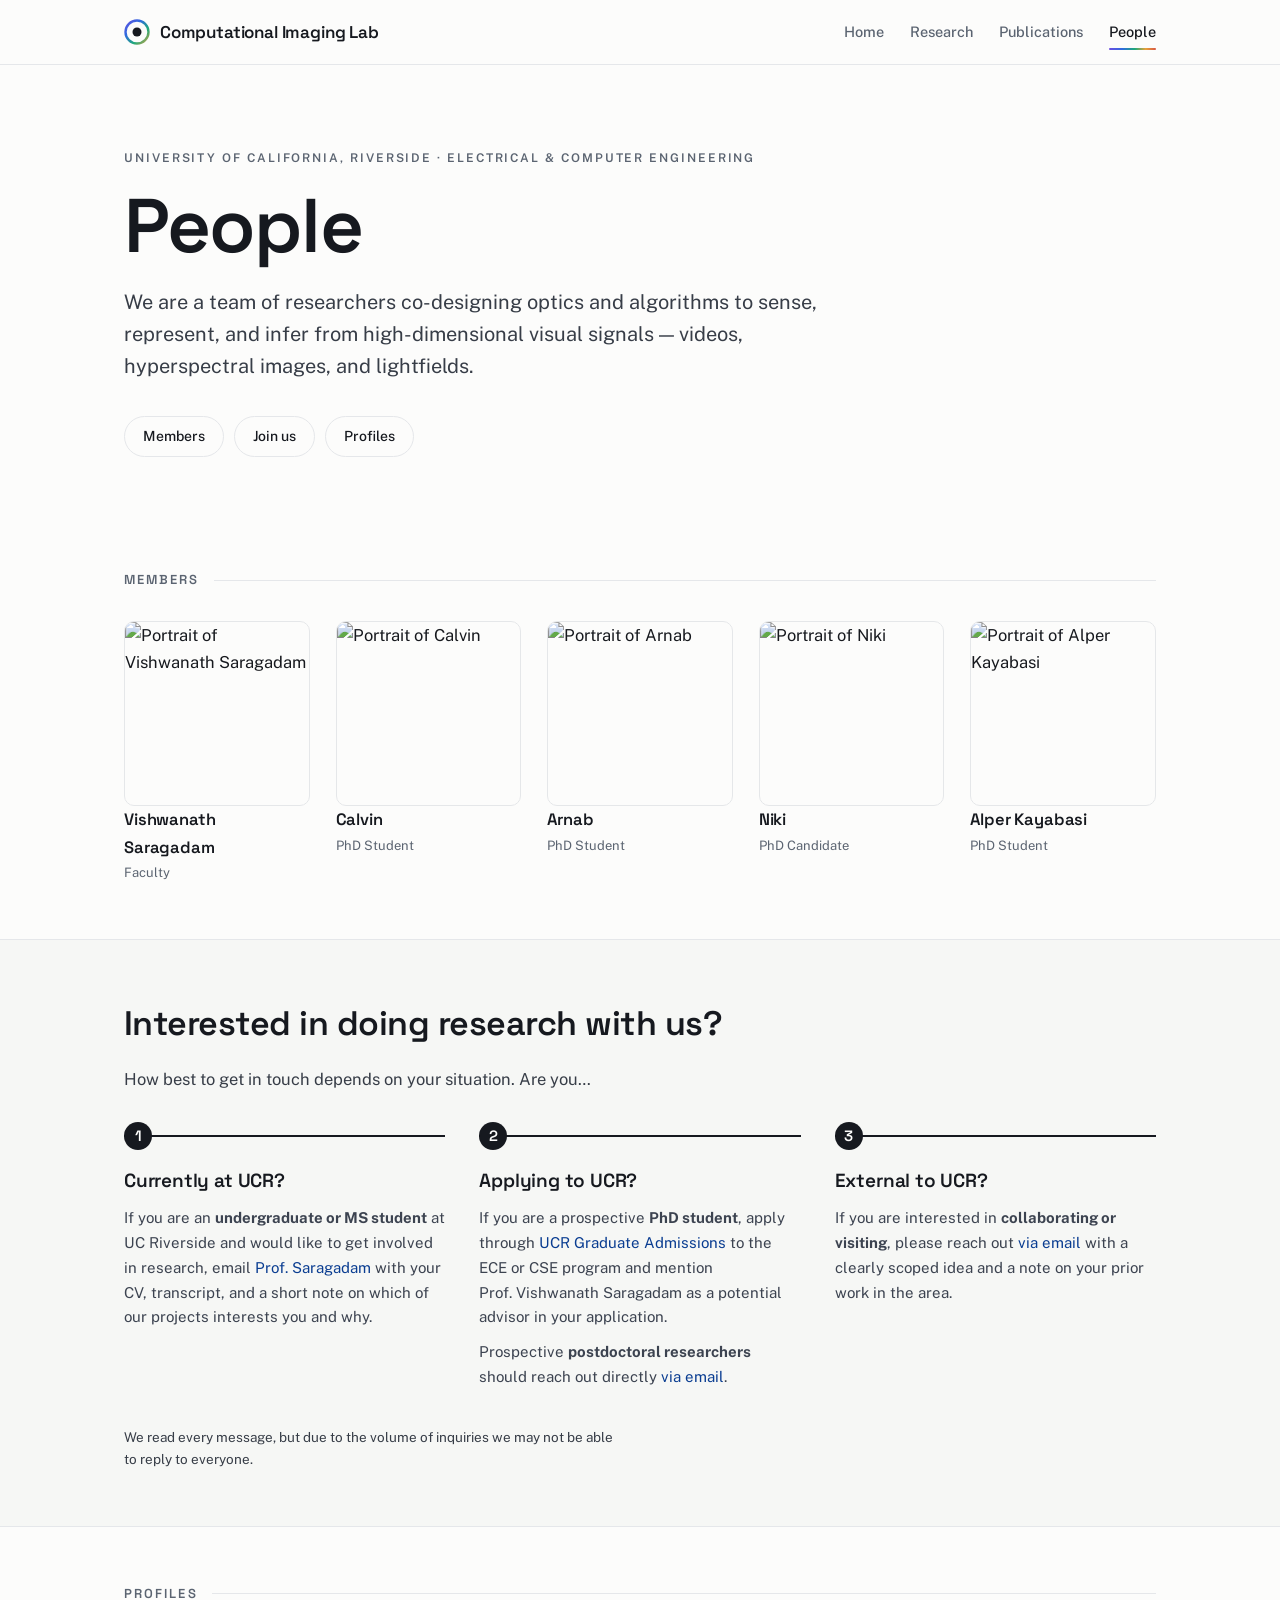
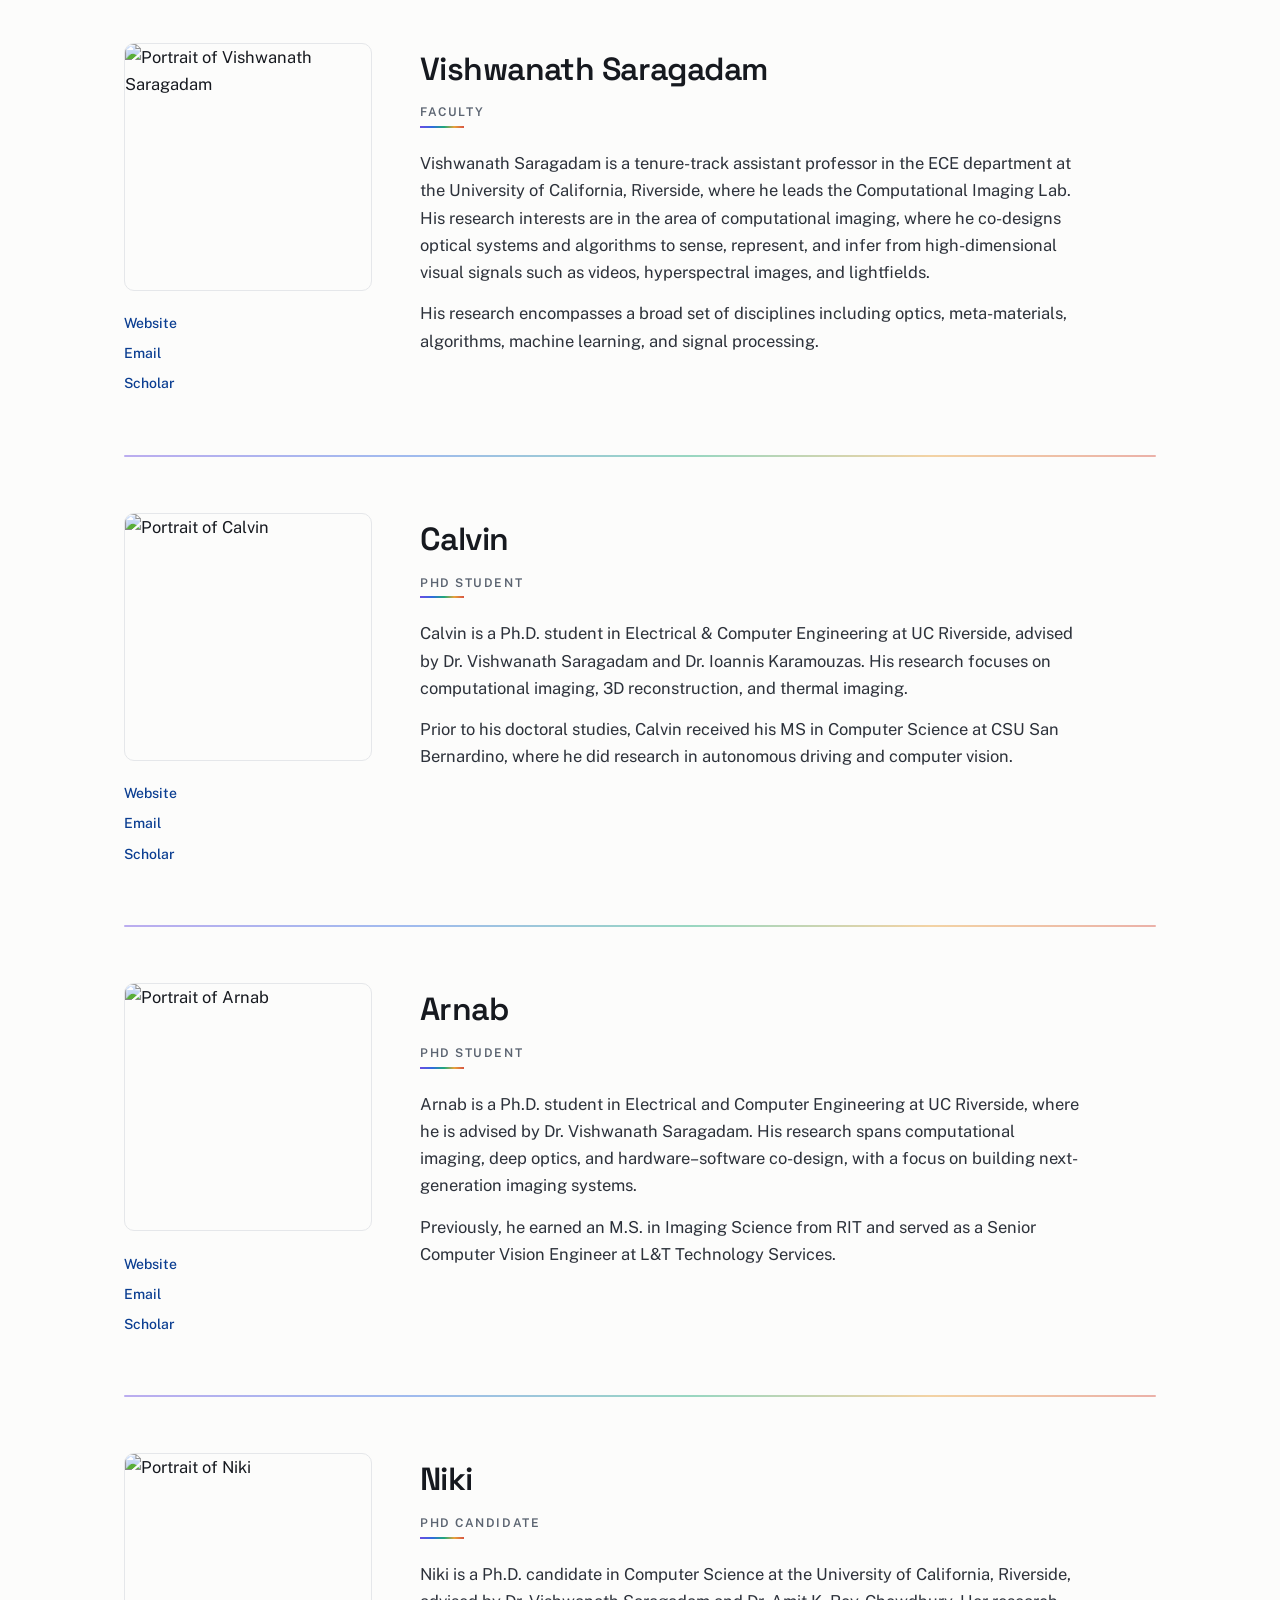
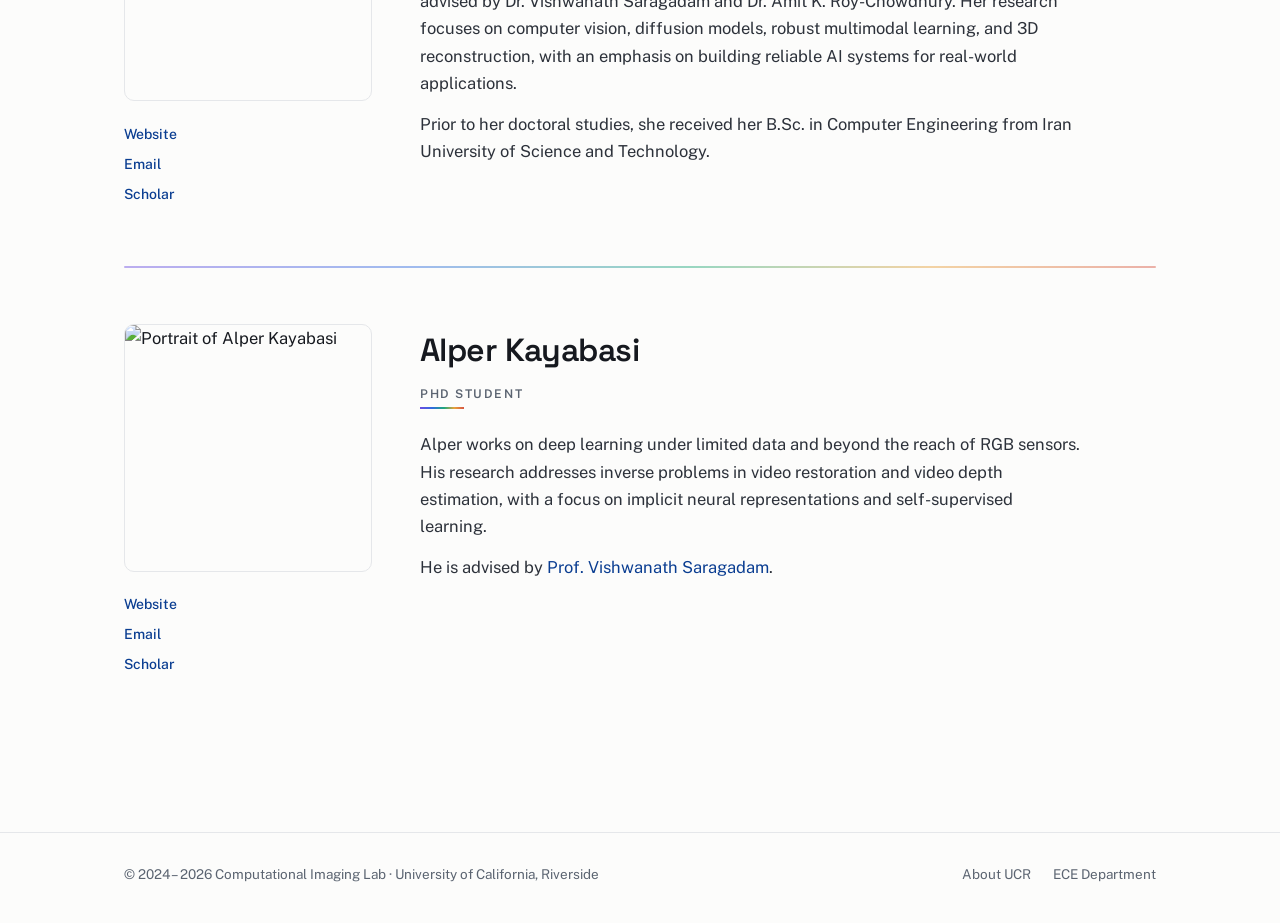
==== index.html @ f609bc67 "Add files via upload" ====
<!DOCTYPE html>
<html lang="en">
<head>
<meta charset="UTF-8">
<meta name="viewport" content="width=device-width, initial-scale=1.0">
<title>People – Computational Imaging Lab</title>
<meta name="description" content="The people of the Computational Imaging Lab at UC Riverside — co-designing optics and algorithms to sense, represent, and infer from high-dimensional visual signals.">
<link rel="preconnect" href="https://fonts.googleapis.com">
<link rel="preconnect" href="https://fonts.gstatic.com" crossorigin>
<link href="https://fonts.googleapis.com/css2?family=Space+Grotesk:wght@500;600;700&family=Public+Sans:ital,wght@0,400;0,500;0,600;1,400&display=swap" rel="stylesheet">
<style>
:root{
  --ink:#16191f;
  --muted:#5b6471;
  --paper:#fcfcfb;
  --line:#e5e7ea;
  --accent:#0a3d91;        /* UCR blue, deepened for text use */
  --gold:#f5a800;          /* UCR gold, used sparingly */
  --spectrum:linear-gradient(90deg,#6c4ce0 0%,#2f6bdf 28%,#1fa97a 55%,#e8a13a 78%,#d65543 100%);
  --radius:10px;
  --maxw:1080px;
}
*{box-sizing:border-box;margin:0;padding:0}
html{scroll-behavior:smooth}
body{
  font-family:"Public Sans",-apple-system,BlinkMacSystemFont,"Segoe UI",sans-serif;
  font-size:16.5px;line-height:1.65;
  color:var(--ink);background:var(--paper);
  -webkit-font-smoothing:antialiased;
}
h1,h2,h3,.brand,.p-name{font-family:"Space Grotesk","Public Sans",sans-serif}
a{color:var(--accent);text-decoration:none}
a:hover{text-decoration:underline;text-underline-offset:3px}
a:focus-visible{outline:2px solid var(--accent);outline-offset:3px;border-radius:2px}
img{display:block;max-width:100%}
.container{max-width:var(--maxw);margin:0 auto;padding:0 24px}
.skip{position:absolute;left:-9999px;top:0;background:var(--ink);color:#fff;padding:10px 16px;z-index:50}
.skip:focus{left:12px;top:12px}

/* ---------- Header ---------- */
.site-head{border-bottom:1px solid var(--line);background:rgba(252,252,251,.92);backdrop-filter:blur(6px);position:sticky;top:0;z-index:20}
.site-head .container{display:flex;align-items:center;justify-content:space-between;gap:20px;height:64px}
.brand{display:flex;align-items:center;gap:10px;font-weight:600;font-size:17px;letter-spacing:-.01em;color:var(--ink)}
.brand:hover{text-decoration:none}
.brand svg{flex:none}
.main-nav{display:flex;gap:26px;flex-wrap:wrap}
.main-nav a{color:var(--muted);font-size:14.5px;font-weight:500;padding:4px 0;position:relative}
.main-nav a:hover{color:var(--ink);text-decoration:none}
.main-nav a.active{color:var(--ink)}
.main-nav a.active::after{content:"";position:absolute;left:0;right:0;bottom:-2px;height:2px;background:var(--spectrum);border-radius:2px}

/* ---------- Hero ---------- */
.hero{padding:84px 0 56px}
.eyebrow{font-size:12px;font-weight:600;letter-spacing:.16em;text-transform:uppercase;color:var(--muted);margin-bottom:18px}
.hero h1{font-size:clamp(44px,7vw,76px);font-weight:600;letter-spacing:-.025em;line-height:1.02;margin-bottom:22px}
.lede{font-size:20px;line-height:1.6;color:#373d47;max-width:58ch}
.jump{display:flex;gap:10px;flex-wrap:wrap;margin-top:34px}
.jump a{font-size:14px;font-weight:500;color:var(--ink);border:1px solid var(--line);border-radius:999px;padding:8px 18px;transition:border-color .25s,color .25s}
.jump a:hover{border-color:var(--accent);color:var(--accent);text-decoration:none}

/* ---------- Section scaffolding ---------- */
.section{padding:56px 0}
.section-head{font-size:13px;font-weight:600;letter-spacing:.16em;text-transform:uppercase;color:var(--muted);margin-bottom:30px;display:flex;align-items:center;gap:14px}
.section-head::after{content:"";flex:1;height:1px;background:var(--line)}
hr.spectrum{border:0;height:2px;background:var(--spectrum);opacity:.45;border-radius:2px;margin:0}

/* ---------- Overview grid ---------- */
.people-grid{list-style:none;display:grid;grid-template-columns:repeat(auto-fill,minmax(168px,1fr));gap:30px 26px}
.person-card{display:block;color:var(--ink)}
.person-card:hover{text-decoration:none}
.person-card img{width:100%;aspect-ratio:1/1;object-fit:cover;border-radius:var(--radius);border:1px solid var(--line);filter:saturate(.82);transition:filter .35s,transform .35s}
.person-card:hover img{filter:saturate(1.05);transform:translateY(-2px)}
.p-name{display:inline;font-size:16.5px;font-weight:600;letter-spacing:-.01em;background-image:var(--spectrum);background-repeat:no-repeat;background-position:0 100%;background-size:0% 2px;transition:background-size .35s}
.person-card:hover .p-name{background-size:100% 2px}
.p-meta{margin-top:12px;line-height:1.45}
.p-role{display:block;font-size:13px;color:var(--muted);margin-top:3px}

/* ---------- Join us ---------- */
.join{background:#f6f7f5;border-top:1px solid var(--line);border-bottom:1px solid var(--line)}
.join h2{font-size:clamp(26px,3.4vw,34px);font-weight:600;letter-spacing:-.015em;margin-bottom:14px}
.join > .container > p{max-width:62ch;color:#373d47}
.join-list{list-style:none;counter-reset:join;display:grid;grid-template-columns:repeat(auto-fit,minmax(260px,1fr));gap:34px;margin-top:42px}
.join-list li{counter-increment:join;border-top:2px solid var(--ink);padding-top:18px;position:relative}
.join-list li::before{content:counter(join);font-family:"Space Grotesk",sans-serif;font-weight:600;font-size:15px;color:var(--paper);background:var(--ink);width:28px;height:28px;border-radius:50%;display:flex;align-items:center;justify-content:center;position:absolute;top:-15px;left:0}
.join-list h3{font-size:19px;font-weight:600;letter-spacing:-.01em;margin:10px 0 10px}
.join-list p{font-size:15px;color:#3c4350}
.join-list p + p{margin-top:10px}
.join-note{font-size:13.5px;color:var(--muted);margin-top:36px;max-width:70ch}

/* ---------- Profiles ---------- */
.profile{display:grid;grid-template-columns:248px 1fr;gap:48px;padding:56px 0;align-items:start}
.profile-media img{width:100%;aspect-ratio:1/1;object-fit:cover;border-radius:var(--radius);border:1px solid var(--line)}
.links{list-style:none;margin-top:18px}
.links a{display:inline-block;font-size:14px;font-weight:500;padding:3.5px 0;color:var(--accent)}
.links a::after{content:"↗";font-size:11px;margin-left:5px;opacity:0;transition:opacity .2s}
.links a:hover::after{opacity:.8}
.profile-body h3{font-size:clamp(26px,3.2vw,32px);font-weight:600;letter-spacing:-.018em;scroll-margin-top:90px}
.role-tag{display:inline-block;font-size:12px;font-weight:600;letter-spacing:.13em;text-transform:uppercase;color:var(--muted);margin:8px 0 22px;padding-bottom:5px;background-image:var(--spectrum);background-repeat:no-repeat;background-position:0 100%;background-size:44px 2px}
.profile-body p{max-width:66ch;color:#2c313a}
.profile-body p + p{margin-top:14px}
.todo{color:var(--muted)}

/* ---------- Footer ---------- */
.site-foot{border-top:1px solid var(--line);margin-top:40px}
.site-foot .container{display:flex;justify-content:space-between;gap:18px;flex-wrap:wrap;padding-top:30px;padding-bottom:38px;font-size:13.5px;color:var(--muted)}
.site-foot a{color:var(--muted)}
.site-foot a:hover{color:var(--ink)}
.foot-links{display:flex;gap:22px}

@media (max-width:760px){
  .hero{padding:56px 0 40px}
  .profile{grid-template-columns:1fr;gap:26px;padding:44px 0}
  .profile-media img{max-width:280px}
  .site-head .container{height:auto;padding-top:12px;padding-bottom:12px;flex-wrap:wrap}
}
@media (prefers-reduced-motion:reduce){
  html{scroll-behavior:auto}
  *,*::before,*::after{transition:none!important}
}
</style>
</head>
<body>
<a class="skip" href="#main-content">Skip to content</a>

<header class="site-head">
  <div class="container">
    <a class="brand" href="#">
      <!-- aperture mark -->
      <svg width="26" height="26" viewBox="0 0 26 26" fill="none" aria-hidden="true">
        <defs>
          <linearGradient id="spec" x1="0" y1="0" x2="26" y2="26" gradientUnits="userSpaceOnUse">
            <stop offset="0" stop-color="#6c4ce0"/><stop offset=".35" stop-color="#2f6bdf"/>
            <stop offset=".65" stop-color="#1fa97a"/><stop offset="1" stop-color="#e8a13a"/>
          </linearGradient>
        </defs>
        <circle cx="13" cy="13" r="11.5" stroke="url(#spec)" stroke-width="2.4"/>
        <circle cx="13" cy="13" r="4.5" fill="var(--ink)"/>
      </svg>
      Computational Imaging Lab
    </a>
    <nav class="main-nav" aria-label="Site">
      <a href="#">Home</a>
      <a href="#">Research</a>
      <a href="#">Publications</a>
      <a href="#" class="active" aria-current="page">People</a>
    </nav>
  </div>
</header>

<main id="main-content">

  <!-- ============ Hero ============ -->
  <section class="hero">
    <div class="container">
      <p class="eyebrow">University of California, Riverside · Electrical &amp; Computer Engineering</p>
      <h1>People</h1>
      <p class="lede">We are a team of researchers co-designing optics and algorithms to sense, represent, and infer from high-dimensional visual signals — videos, hyperspectral images, and lightfields.</p>
      <nav class="jump" aria-label="On this page">
        <a href="#members">Members</a>
        <a href="#join-us">Join us</a>
        <a href="#profiles">Profiles</a>
      </nav>
    </div>
  </section>

  <!-- ============ Overview grid ============ -->
  <section class="section" id="members">
    <div class="container">
      <h2 class="section-head">Members</h2>
      <ul class="people-grid">
        <li><a class="person-card" href="#vishwanath">
          <img src="images/vishwanath.jpg" alt="Portrait of Vishwanath Saragadam">
          <span class="p-meta"><span class="p-name">Vishwanath Saragadam</span><span class="p-role">Faculty</span></span>
        </a></li>
        <li><a class="person-card" href="#calvin">
          <img src="images/calvin.jpg" alt="Portrait of Calvin">
          <span class="p-meta"><span class="p-name">Calvin</span><span class="p-role">PhD Student</span></span>
        </a></li>
        <li><a class="person-card" href="#arnab">
          <img src="images/arnab.jpg" alt="Portrait of Arnab">
          <span class="p-meta"><span class="p-name">Arnab</span><span class="p-role">PhD Student</span></span>
        </a></li>
        <li><a class="person-card" href="#niki">
          <img src="images/niki.jpg" alt="Portrait of Niki">
          <span class="p-meta"><span class="p-name">Niki</span><span class="p-role">PhD Candidate</span></span>
        </a></li>
        <li><a class="person-card" href="#alper">
          <img src="images/alper.jpg" alt="Portrait of Alper Kayabasi">
          <span class="p-meta"><span class="p-name">Alper Kayabasi</span><span class="p-role">PhD Student</span></span>
        </a></li>
      </ul>
    </div>
  </section>

  <!-- ============ Join us ============ -->
  <section class="section join" id="join-us">
    <div class="container">
      <h2>Interested in doing research with us?</h2>
      <p>How best to get in touch depends on your situation. Are you…</p>
      <ol class="join-list">
        <li>
          <h3>Currently at UCR?</h3>
          <p>If you are an <strong>undergraduate or MS student</strong> at UC Riverside and would like to get involved in research, email <a href="mailto:vishwanath.saragadam@ucr.edu">Prof.&nbsp;Saragadam</a> with your CV, transcript, and a short note on which of our projects interests you and why.</p>
        </li>
        <li>
          <h3>Applying to UCR?</h3>
          <p>If you are a prospective <strong>PhD student</strong>, apply through <a href="https://graduate.ucr.edu/admissions" target="_blank" rel="noopener">UCR Graduate Admissions</a> to the ECE or CSE program and mention Prof.&nbsp;Vishwanath Saragadam as a potential advisor in your application.</p>
          <p>Prospective <strong>postdoctoral researchers</strong> should reach out directly <a href="mailto:vishwanath.saragadam@ucr.edu">via email</a>.</p>
        </li>
        <li>
          <h3>External to UCR?</h3>
          <p>If you are interested in <strong>collaborating or visiting</strong>, please reach out <a href="mailto:vishwanath.saragadam@ucr.edu">via email</a> with a clearly scoped idea and a note on your prior work in the area.</p>
        </li>
      </ol>
      <p class="join-note">We read every message, but due to the volume of inquiries we may not be able to reply to everyone.</p>
    </div>
  </section>

  <!-- ============ Profiles ============ -->
  <section class="section" id="profiles">
    <div class="container">
      <h2 class="section-head">Profiles</h2>

      <!-- ===== PERSON: VISHWANATH SARAGADAM ===== -->
      <article class="profile" style="padding-top:8px">
        <div class="profile-media">
          <img src="images/vishwanath.jpg" alt="Portrait of Vishwanath Saragadam">
          <ul class="links">
            <li><a href="https://vishwa91.github.io/" target="_blank" rel="noopener">Website</a></li>
            <li><a href="mailto:vishwanath.saragadam@ucr.edu">Email</a></li>
            <li><a href="https://scholar.google.com/citations?user=u-xGD2AAAAAJ" target="_blank" rel="noopener">Scholar</a></li>
          </ul>
        </div>
        <div class="profile-body">
          <h3 id="vishwanath">Vishwanath Saragadam</h3>
          <span class="role-tag">Faculty</span>
          <p>Vishwanath Saragadam is a tenure-track assistant professor in the ECE department at the University of California, Riverside, where he leads the Computational Imaging Lab. His research interests are in the area of computational imaging, where he co-designs optical systems and algorithms to sense, represent, and infer from high-dimensional visual signals such as videos, hyperspectral images, and lightfields.</p>
          <p>His research encompasses a broad set of disciplines including optics, meta-materials, algorithms, machine learning, and signal processing.</p>
        </div>
      </article>
      <hr class="spectrum">

      <!-- ===== PERSON: CALVIN ===== -->
      <article class="profile">
        <div class="profile-media">
          <img src="images/calvin.jpg" alt="Portrait of Calvin">
          <ul class="links">
            <li><a href="#" class="todo">Website</a></li><!-- TODO: add link -->
            <li><a href="#" class="todo">Email</a></li><!-- TODO: add link -->
            <li><a href="#" class="todo">Scholar</a></li><!-- TODO: add link -->
          </ul>
        </div>
        <div class="profile-body">
          <h3 id="calvin">Calvin</h3>
          <span class="role-tag">PhD Student</span>
          <p>Calvin is a Ph.D. student in Electrical &amp; Computer Engineering at UC Riverside, advised by Dr.&nbsp;Vishwanath Saragadam and Dr.&nbsp;Ioannis Karamouzas. His research focuses on computational imaging, 3D reconstruction, and thermal imaging.</p>
          <p>Prior to his doctoral studies, Calvin received his MS in Computer Science at CSU San Bernardino, where he did research in autonomous driving and computer vision.</p>
        </div>
      </article>
      <hr class="spectrum">

      <!-- ===== PERSON: ARNAB ===== -->
      <article class="profile">
        <div class="profile-media">
          <img src="images/arnab.jpg" alt="Portrait of Arnab">
          <ul class="links">
            <li><a href="#" class="todo">Website</a></li><!-- TODO: add link -->
            <li><a href="#" class="todo">Email</a></li><!-- TODO: add link -->
            <li><a href="#" class="todo">Scholar</a></li><!-- TODO: add link -->
          </ul>
        </div>
        <div class="profile-body">
          <h3 id="arnab">Arnab</h3>
          <span class="role-tag">PhD Student</span>
          <p>Arnab is a Ph.D. student in Electrical and Computer Engineering at UC Riverside, where he is advised by Dr.&nbsp;Vishwanath Saragadam. His research spans computational imaging, deep optics, and hardware–software co-design, with a focus on building next-generation imaging systems.</p>
          <p>Previously, he earned an M.S. in Imaging Science from RIT and served as a Senior Computer Vision Engineer at L&amp;T Technology Services.</p>
        </div>
      </article>
      <hr class="spectrum">

      <!-- ===== PERSON: NIKI ===== -->
      <article class="profile">
        <div class="profile-media">
          <img src="images/niki.jpg" alt="Portrait of Niki">
          <ul class="links">
            <li><a href="#" class="todo">Website</a></li><!-- TODO: add link -->
            <li><a href="#" class="todo">Email</a></li><!-- TODO: add link -->
            <li><a href="#" class="todo">Scholar</a></li><!-- TODO: add link -->
          </ul>
        </div>
        <div class="profile-body">
          <h3 id="niki">Niki</h3>
          <span class="role-tag">PhD Candidate</span>
          <p>Niki is a Ph.D. candidate in Computer Science at the University of California, Riverside, advised by Dr.&nbsp;Vishwanath Saragadam and Dr.&nbsp;Amit K. Roy-Chowdhury. Her research focuses on computer vision, diffusion models, robust multimodal learning, and 3D reconstruction, with an emphasis on building reliable AI systems for real-world applications.</p>
          <p>Prior to her doctoral studies, she received her B.Sc. in Computer Engineering from Iran University of Science and Technology.</p>
        </div>
      </article>
      <hr class="spectrum">

      <!-- ===== PERSON: ALPER KAYABASI ===== -->
      <article class="profile">
        <div class="profile-media">
          <img src="images/alper.jpg" alt="Portrait of Alper Kayabasi">
          <ul class="links">
            <li><a href="#" class="todo">Website</a></li><!-- TODO: add link -->
            <li><a href="#" class="todo">Email</a></li><!-- TODO: add link -->
            <li><a href="#" class="todo">Scholar</a></li><!-- TODO: add link -->
          </ul>
        </div>
        <div class="profile-body">
          <h3 id="alper">Alper Kayabasi</h3>
          <span class="role-tag">PhD Student</span>
          <p>Alper works on deep learning under limited data and beyond the reach of RGB sensors. His research addresses inverse problems in video restoration and video depth estimation, with a focus on implicit neural representations and self-supervised learning.</p>
          <p>He is advised by <a href="https://vishwa91.github.io/" target="_blank" rel="noopener">Prof.&nbsp;Vishwanath Saragadam</a>.</p>
        </div>
      </article>

    </div>
  </section>
</main>

<footer class="site-foot">
  <div class="container">
    <span>© 2024 – 2026 Computational Imaging Lab · University of California, Riverside</span>
    <span class="foot-links">
      <a href="https://www.ucr.edu" target="_blank" rel="noopener">About UCR</a>
      <a href="https://www.ece.ucr.edu" target="_blank" rel="noopener">ECE Department</a>
    </span>
  </div>
</footer>

</body>
</html>
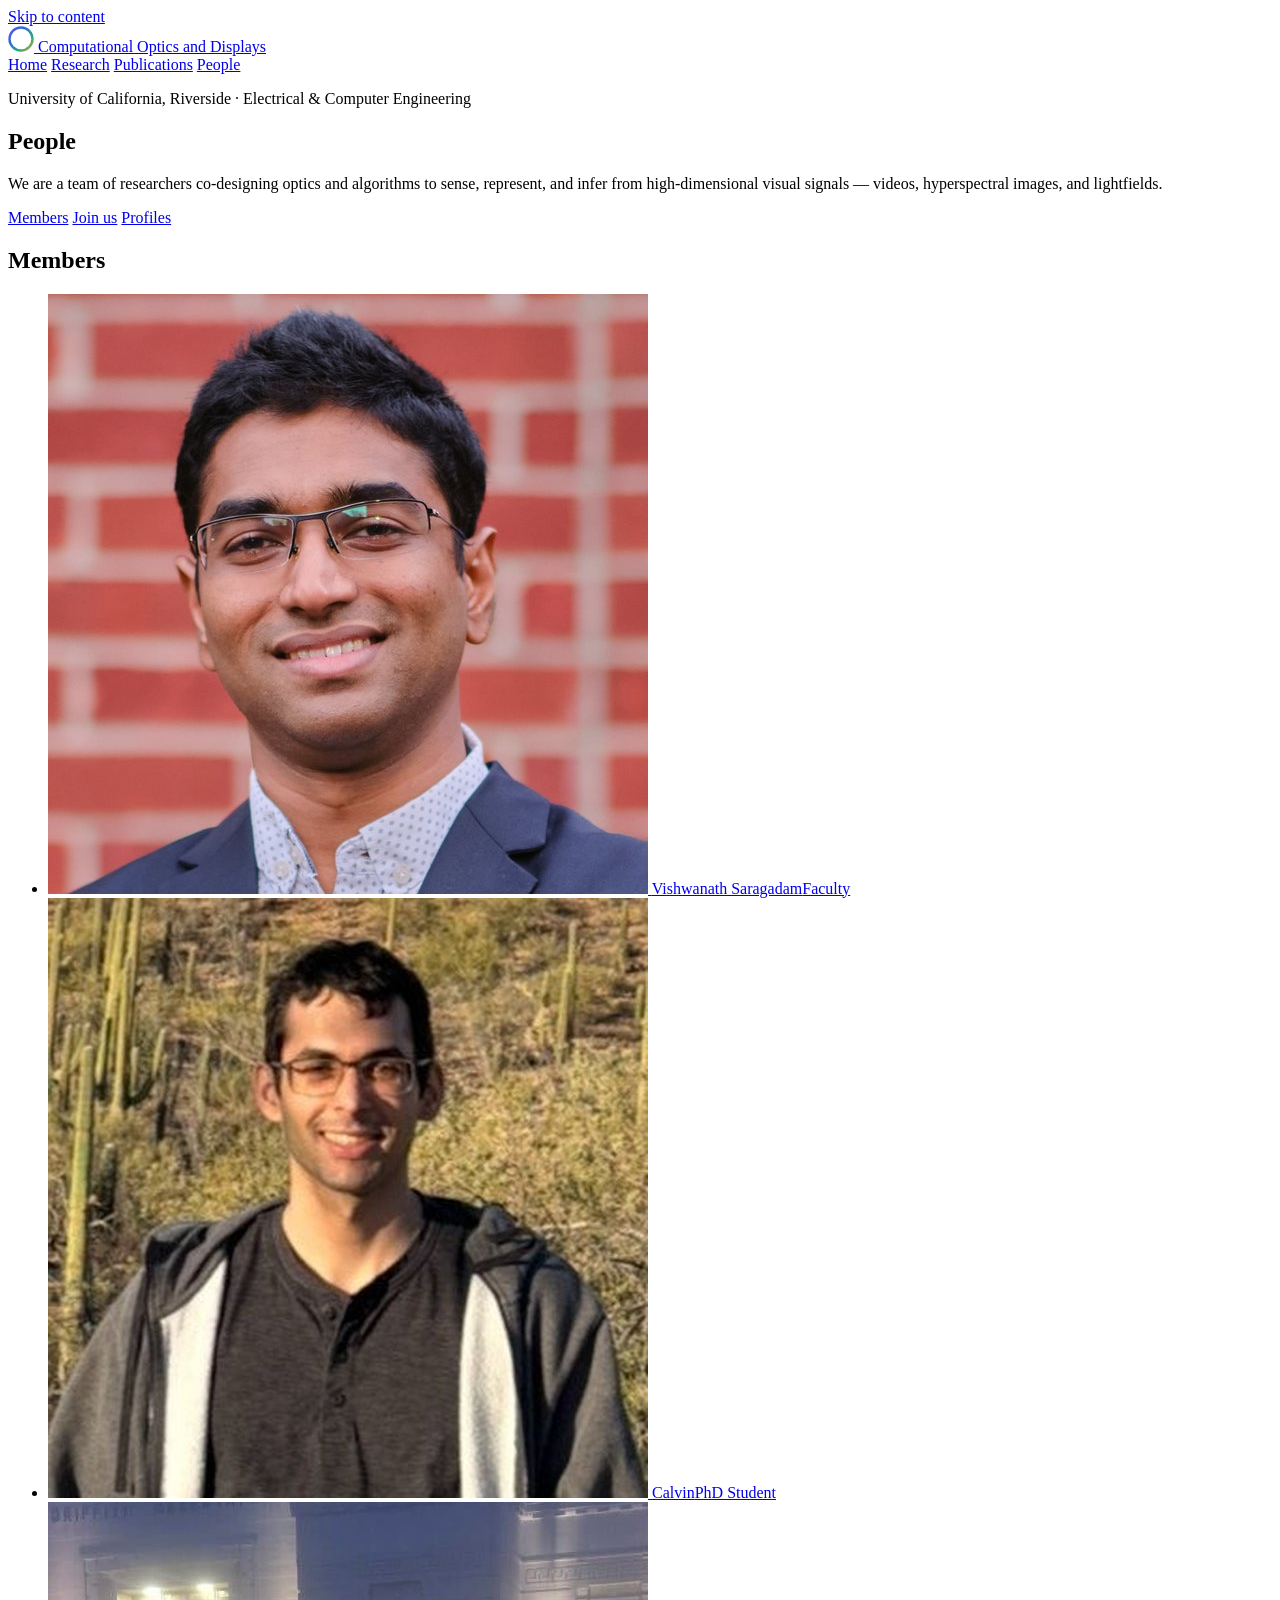
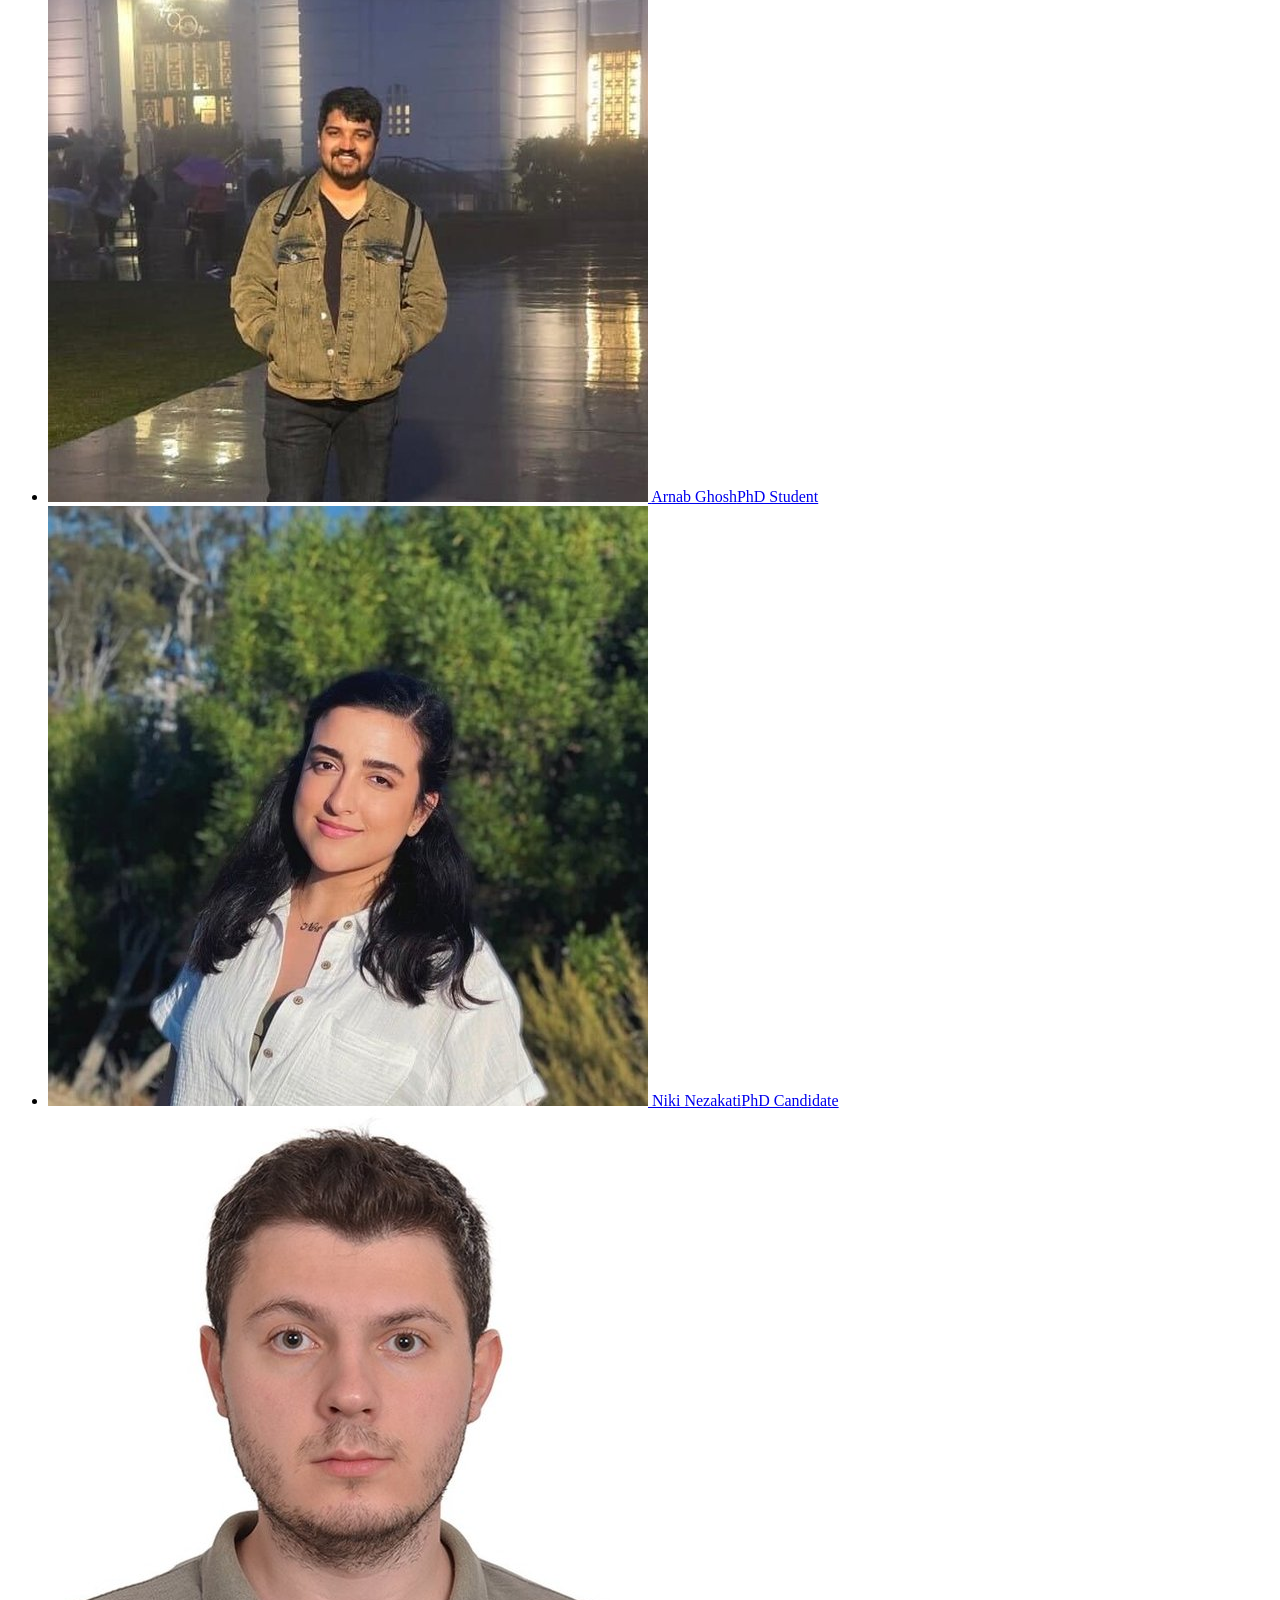
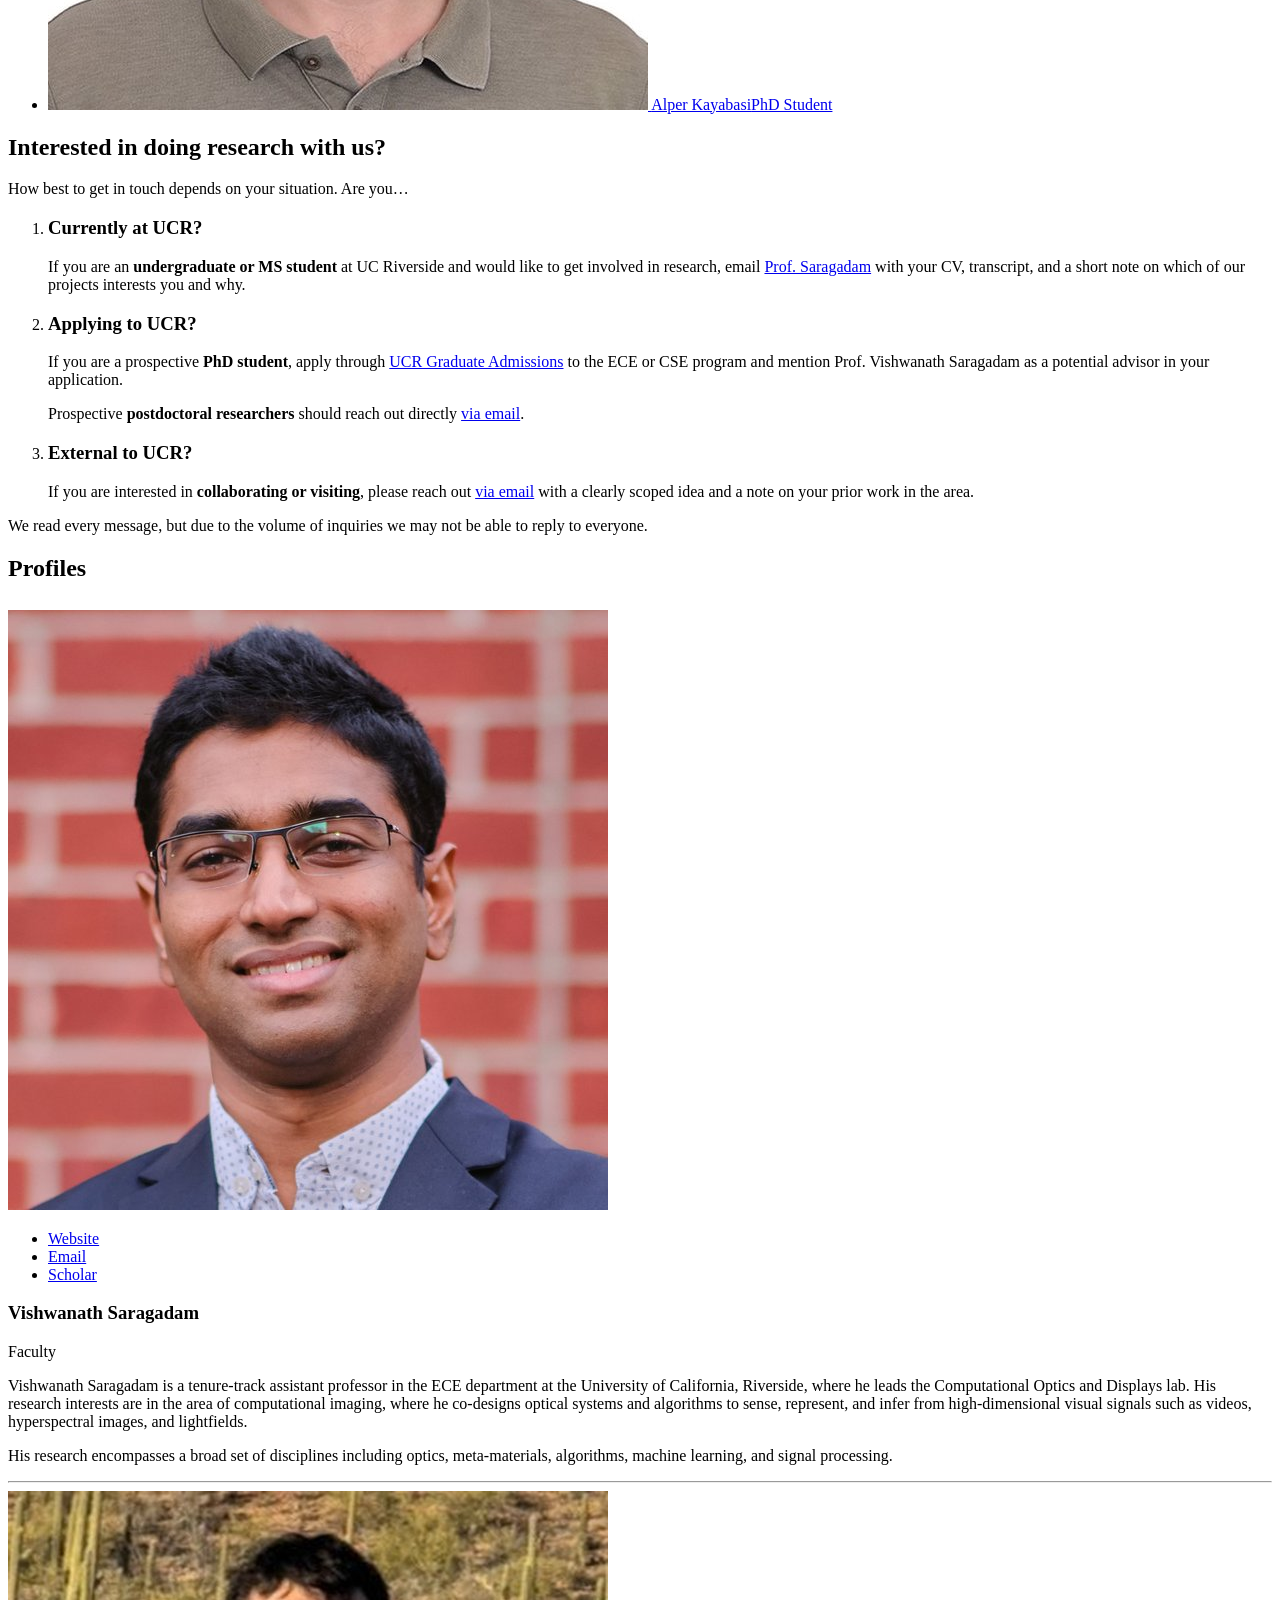
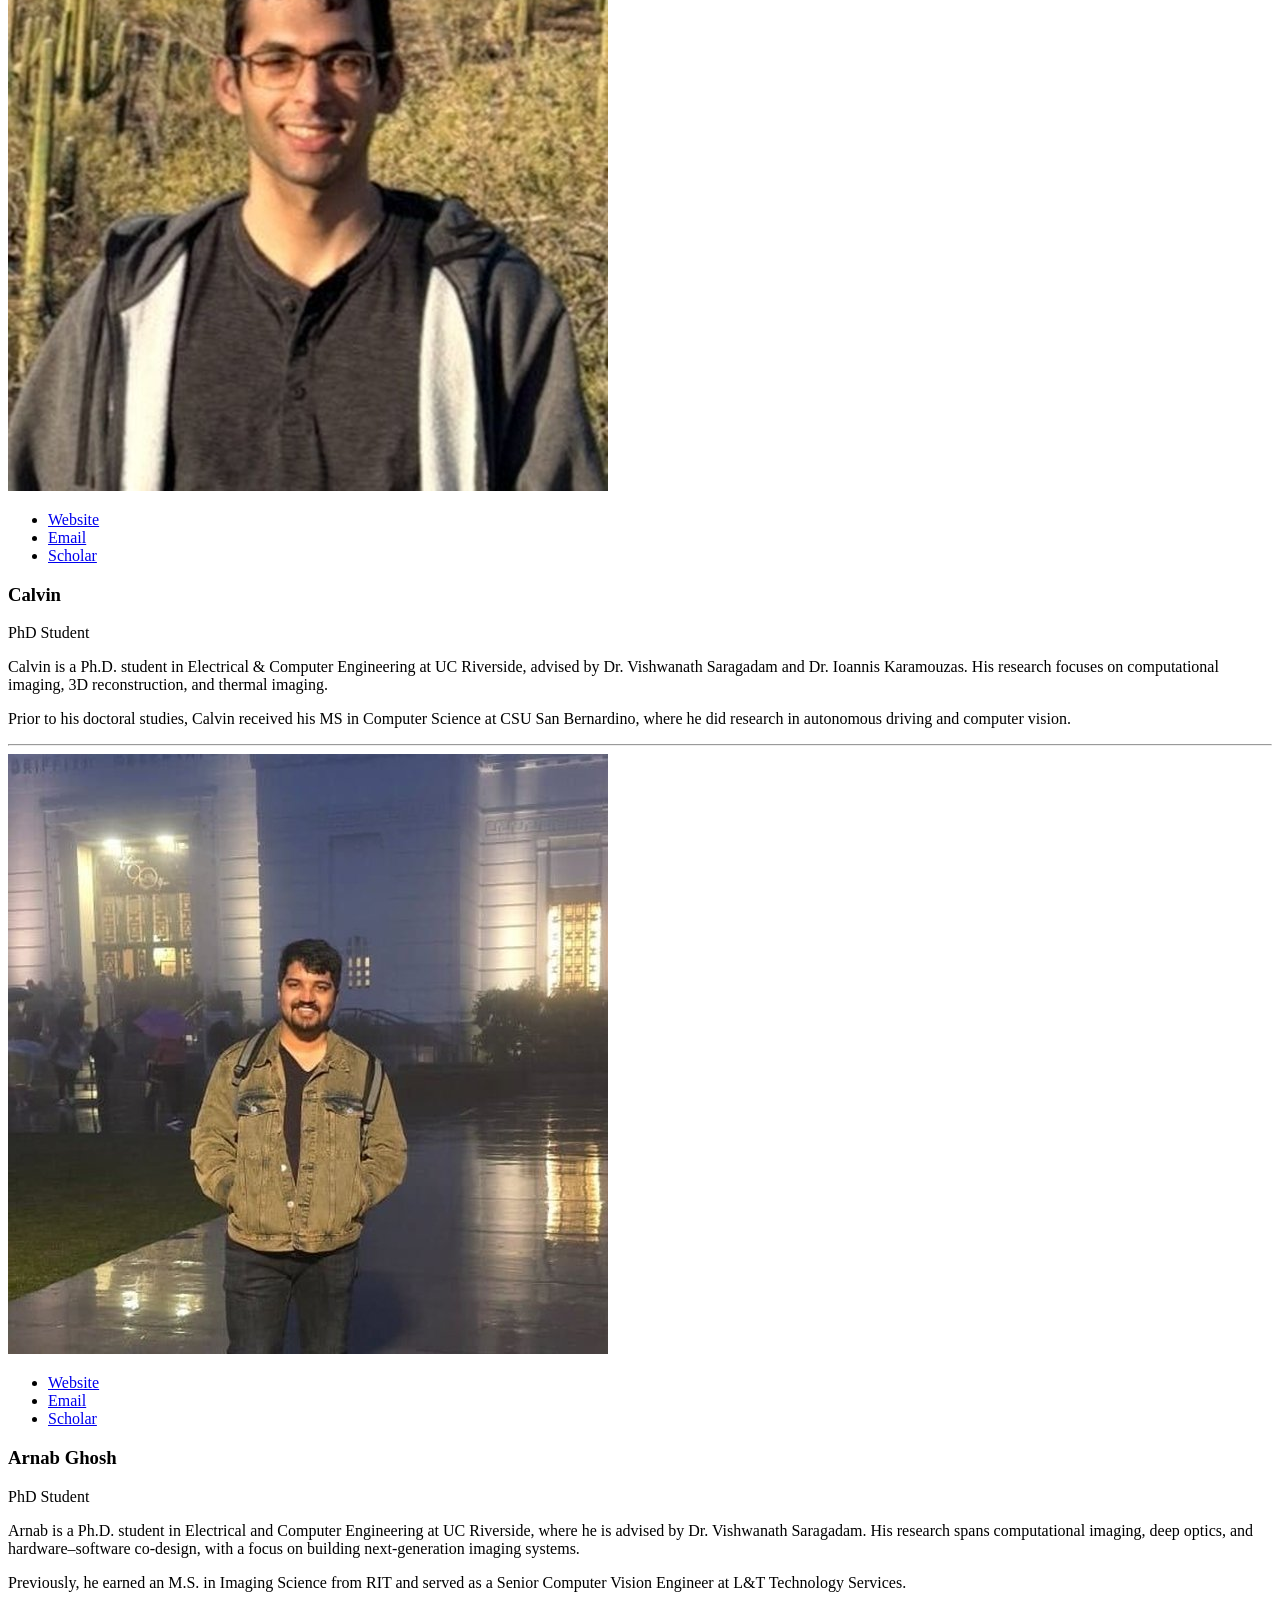
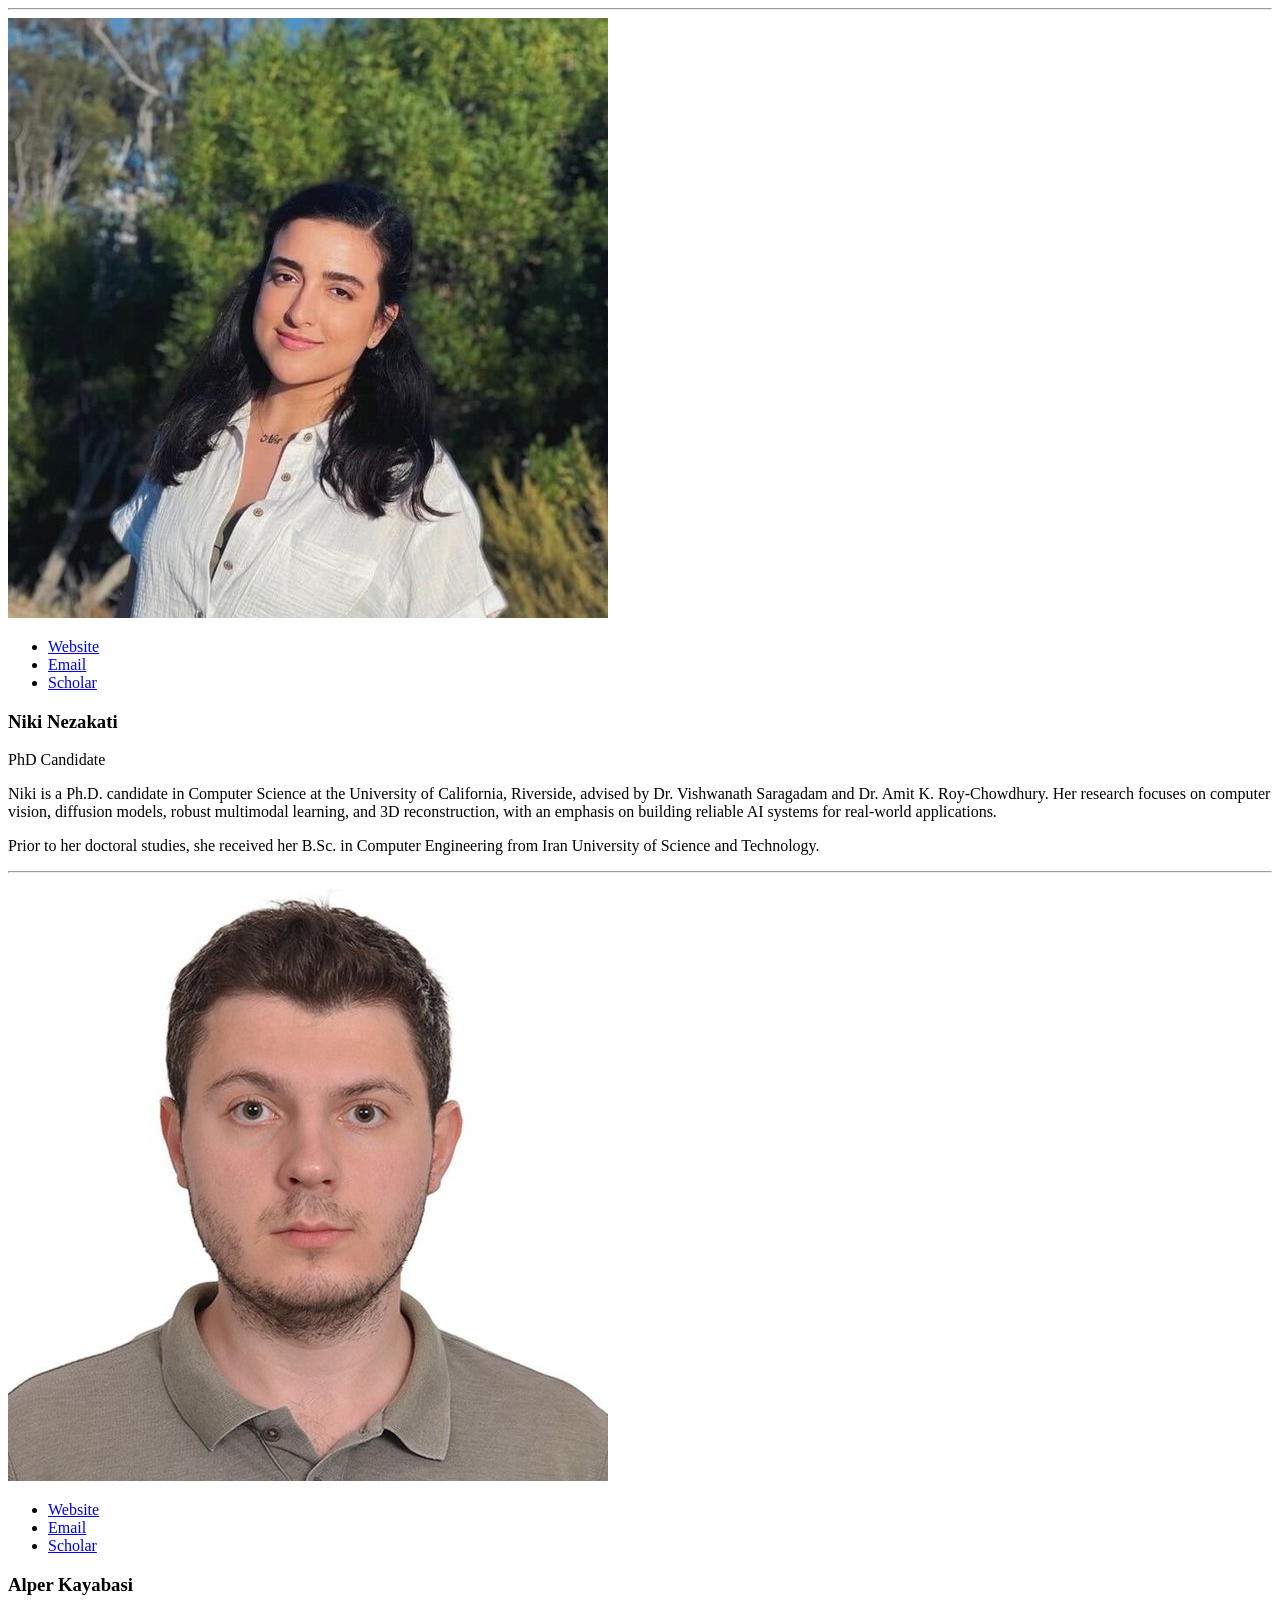
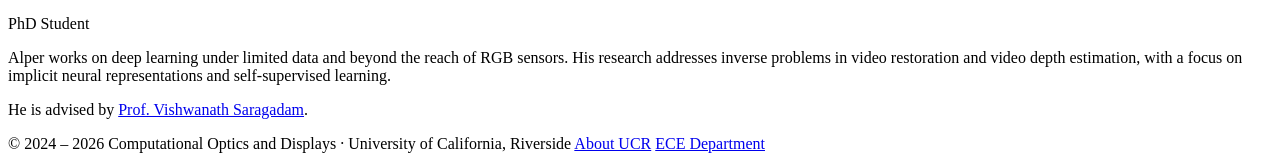
==== commit 14ec3962: "Add files via upload" ====
--- a/index.html
+++ b/index.html
@@ -3,121 +3,12 @@
 <head>
 <meta charset="UTF-8">
 <meta name="viewport" content="width=device-width, initial-scale=1.0">
-<title>People – Computational Imaging Lab</title>
-<meta name="description" content="The people of the Computational Imaging Lab at UC Riverside — co-designing optics and algorithms to sense, represent, and infer from high-dimensional visual signals.">
+<title>People – Computational Optics and Displays</title>
+<meta name="description" content="The people of the Computational Optics and Displays lab at UC Riverside — co-designing optics and algorithms to sense, represent, and infer from high-dimensional visual signals.">
 <link rel="preconnect" href="https://fonts.googleapis.com">
 <link rel="preconnect" href="https://fonts.gstatic.com" crossorigin>
 <link href="https://fonts.googleapis.com/css2?family=Space+Grotesk:wght@500;600;700&family=Public+Sans:ital,wght@0,400;0,500;0,600;1,400&display=swap" rel="stylesheet">
-<style>
-:root{
-  --ink:#16191f;
-  --muted:#5b6471;
-  --paper:#fcfcfb;
-  --line:#e5e7ea;
-  --accent:#0a3d91;        /* UCR blue, deepened for text use */
-  --gold:#f5a800;          /* UCR gold, used sparingly */
-  --spectrum:linear-gradient(90deg,#6c4ce0 0%,#2f6bdf 28%,#1fa97a 55%,#e8a13a 78%,#d65543 100%);
-  --radius:10px;
-  --maxw:1080px;
-}
-*{box-sizing:border-box;margin:0;padding:0}
-html{scroll-behavior:smooth}
-body{
-  font-family:"Public Sans",-apple-system,BlinkMacSystemFont,"Segoe UI",sans-serif;
-  font-size:16.5px;line-height:1.65;
-  color:var(--ink);background:var(--paper);
-  -webkit-font-smoothing:antialiased;
-}
-h1,h2,h3,.brand,.p-name{font-family:"Space Grotesk","Public Sans",sans-serif}
-a{color:var(--accent);text-decoration:none}
-a:hover{text-decoration:underline;text-underline-offset:3px}
-a:focus-visible{outline:2px solid var(--accent);outline-offset:3px;border-radius:2px}
-img{display:block;max-width:100%}
-.container{max-width:var(--maxw);margin:0 auto;padding:0 24px}
-.skip{position:absolute;left:-9999px;top:0;background:var(--ink);color:#fff;padding:10px 16px;z-index:50}
-.skip:focus{left:12px;top:12px}
-
-/* ---------- Header ---------- */
-.site-head{border-bottom:1px solid var(--line);background:rgba(252,252,251,.92);backdrop-filter:blur(6px);position:sticky;top:0;z-index:20}
-.site-head .container{display:flex;align-items:center;justify-content:space-between;gap:20px;height:64px}
-.brand{display:flex;align-items:center;gap:10px;font-weight:600;font-size:17px;letter-spacing:-.01em;color:var(--ink)}
-.brand:hover{text-decoration:none}
-.brand svg{flex:none}
-.main-nav{display:flex;gap:26px;flex-wrap:wrap}
-.main-nav a{color:var(--muted);font-size:14.5px;font-weight:500;padding:4px 0;position:relative}
-.main-nav a:hover{color:var(--ink);text-decoration:none}
-.main-nav a.active{color:var(--ink)}
-.main-nav a.active::after{content:"";position:absolute;left:0;right:0;bottom:-2px;height:2px;background:var(--spectrum);border-radius:2px}
-
-/* ---------- Hero ---------- */
-.hero{padding:84px 0 56px}
-.eyebrow{font-size:12px;font-weight:600;letter-spacing:.16em;text-transform:uppercase;color:var(--muted);margin-bottom:18px}
-.hero h1{font-size:clamp(44px,7vw,76px);font-weight:600;letter-spacing:-.025em;line-height:1.02;margin-bottom:22px}
-.lede{font-size:20px;line-height:1.6;color:#373d47;max-width:58ch}
-.jump{display:flex;gap:10px;flex-wrap:wrap;margin-top:34px}
-.jump a{font-size:14px;font-weight:500;color:var(--ink);border:1px solid var(--line);border-radius:999px;padding:8px 18px;transition:border-color .25s,color .25s}
-.jump a:hover{border-color:var(--accent);color:var(--accent);text-decoration:none}
-
-/* ---------- Section scaffolding ---------- */
-.section{padding:56px 0}
-.section-head{font-size:13px;font-weight:600;letter-spacing:.16em;text-transform:uppercase;color:var(--muted);margin-bottom:30px;display:flex;align-items:center;gap:14px}
-.section-head::after{content:"";flex:1;height:1px;background:var(--line)}
-hr.spectrum{border:0;height:2px;background:var(--spectrum);opacity:.45;border-radius:2px;margin:0}
-
-/* ---------- Overview grid ---------- */
-.people-grid{list-style:none;display:grid;grid-template-columns:repeat(auto-fill,minmax(168px,1fr));gap:30px 26px}
-.person-card{display:block;color:var(--ink)}
-.person-card:hover{text-decoration:none}
-.person-card img{width:100%;aspect-ratio:1/1;object-fit:cover;border-radius:var(--radius);border:1px solid var(--line);filter:saturate(.82);transition:filter .35s,transform .35s}
-.person-card:hover img{filter:saturate(1.05);transform:translateY(-2px)}
-.p-name{display:inline;font-size:16.5px;font-weight:600;letter-spacing:-.01em;background-image:var(--spectrum);background-repeat:no-repeat;background-position:0 100%;background-size:0% 2px;transition:background-size .35s}
-.person-card:hover .p-name{background-size:100% 2px}
-.p-meta{margin-top:12px;line-height:1.45}
-.p-role{display:block;font-size:13px;color:var(--muted);margin-top:3px}
-
-/* ---------- Join us ---------- */
-.join{background:#f6f7f5;border-top:1px solid var(--line);border-bottom:1px solid var(--line)}
-.join h2{font-size:clamp(26px,3.4vw,34px);font-weight:600;letter-spacing:-.015em;margin-bottom:14px}
-.join > .container > p{max-width:62ch;color:#373d47}
-.join-list{list-style:none;counter-reset:join;display:grid;grid-template-columns:repeat(auto-fit,minmax(260px,1fr));gap:34px;margin-top:42px}
-.join-list li{counter-increment:join;border-top:2px solid var(--ink);padding-top:18px;position:relative}
-.join-list li::before{content:counter(join);font-family:"Space Grotesk",sans-serif;font-weight:600;font-size:15px;color:var(--paper);background:var(--ink);width:28px;height:28px;border-radius:50%;display:flex;align-items:center;justify-content:center;position:absolute;top:-15px;left:0}
-.join-list h3{font-size:19px;font-weight:600;letter-spacing:-.01em;margin:10px 0 10px}
-.join-list p{font-size:15px;color:#3c4350}
-.join-list p + p{margin-top:10px}
-.join-note{font-size:13.5px;color:var(--muted);margin-top:36px;max-width:70ch}
-
-/* ---------- Profiles ---------- */
-.profile{display:grid;grid-template-columns:248px 1fr;gap:48px;padding:56px 0;align-items:start}
-.profile-media img{width:100%;aspect-ratio:1/1;object-fit:cover;border-radius:var(--radius);border:1px solid var(--line)}
-.links{list-style:none;margin-top:18px}
-.links a{display:inline-block;font-size:14px;font-weight:500;padding:3.5px 0;color:var(--accent)}
-.links a::after{content:"↗";font-size:11px;margin-left:5px;opacity:0;transition:opacity .2s}
-.links a:hover::after{opacity:.8}
-.profile-body h3{font-size:clamp(26px,3.2vw,32px);font-weight:600;letter-spacing:-.018em;scroll-margin-top:90px}
-.role-tag{display:inline-block;font-size:12px;font-weight:600;letter-spacing:.13em;text-transform:uppercase;color:var(--muted);margin:8px 0 22px;padding-bottom:5px;background-image:var(--spectrum);background-repeat:no-repeat;background-position:0 100%;background-size:44px 2px}
-.profile-body p{max-width:66ch;color:#2c313a}
-.profile-body p + p{margin-top:14px}
-.todo{color:var(--muted)}
-
-/* ---------- Footer ---------- */
-.site-foot{border-top:1px solid var(--line);margin-top:40px}
-.site-foot .container{display:flex;justify-content:space-between;gap:18px;flex-wrap:wrap;padding-top:30px;padding-bottom:38px;font-size:13.5px;color:var(--muted)}
-.site-foot a{color:var(--muted)}
-.site-foot a:hover{color:var(--ink)}
-.foot-links{display:flex;gap:22px}
-
-@media (max-width:760px){
-  .hero{padding:56px 0 40px}
-  .profile{grid-template-columns:1fr;gap:26px;padding:44px 0}
-  .profile-media img{max-width:280px}
-  .site-head .container{height:auto;padding-top:12px;padding-bottom:12px;flex-wrap:wrap}
-}
-@media (prefers-reduced-motion:reduce){
-  html{scroll-behavior:auto}
-  *,*::before,*::after{transition:none!important}
-}
-</style>
+<link rel="stylesheet" href="css/style.css">
 </head>
 <body>
 <a class="skip" href="#main-content">Skip to content</a>
@@ -136,13 +27,13 @@
         <circle cx="13" cy="13" r="11.5" stroke="url(#spec)" stroke-width="2.4"/>
         <circle cx="13" cy="13" r="4.5" fill="var(--ink)"/>
       </svg>
-      Computational Imaging Lab
+      Computational Optics and Displays
     </a>
     <nav class="main-nav" aria-label="Site">
       <a href="#">Home</a>
       <a href="#">Research</a>
-      <a href="#">Publications</a>
-      <a href="#" class="active" aria-current="page">People</a>
+      <a href="publications.html">Publications</a>
+      <a href="index.html" class="active" aria-current="page">People</a>
     </nav>
   </div>
 </header>
@@ -178,11 +69,11 @@
         </a></li>
         <li><a class="person-card" href="#arnab">
           <img src="images/arnab.jpg" alt="Portrait of Arnab">
-          <span class="p-meta"><span class="p-name">Arnab</span><span class="p-role">PhD Student</span></span>
+          <span class="p-meta"><span class="p-name">Arnab Ghosh</span><span class="p-role">PhD Student</span></span>
         </a></li>
         <li><a class="person-card" href="#niki">
           <img src="images/niki.jpg" alt="Portrait of Niki">
-          <span class="p-meta"><span class="p-name">Niki</span><span class="p-role">PhD Candidate</span></span>
+          <span class="p-meta"><span class="p-name">Niki Nezakati</span><span class="p-role">PhD Candidate</span></span>
         </a></li>
         <li><a class="person-card" href="#alper">
           <img src="images/alper.jpg" alt="Portrait of Alper Kayabasi">
@@ -234,7 +125,7 @@
         <div class="profile-body">
           <h3 id="vishwanath">Vishwanath Saragadam</h3>
           <span class="role-tag">Faculty</span>
-          <p>Vishwanath Saragadam is a tenure-track assistant professor in the ECE department at the University of California, Riverside, where he leads the Computational Imaging Lab. His research interests are in the area of computational imaging, where he co-designs optical systems and algorithms to sense, represent, and infer from high-dimensional visual signals such as videos, hyperspectral images, and lightfields.</p>
+          <p>Vishwanath Saragadam is a tenure-track assistant professor in the ECE department at the University of California, Riverside, where he leads the Computational Optics and Displays lab. His research interests are in the area of computational imaging, where he co-designs optical systems and algorithms to sense, represent, and infer from high-dimensional visual signals such as videos, hyperspectral images, and lightfields.</p>
           <p>His research encompasses a broad set of disciplines including optics, meta-materials, algorithms, machine learning, and signal processing.</p>
         </div>
       </article>
@@ -266,11 +157,11 @@
           <ul class="links">
             <li><a href="#" class="todo">Website</a></li><!-- TODO: add link -->
             <li><a href="#" class="todo">Email</a></li><!-- TODO: add link -->
-            <li><a href="#" class="todo">Scholar</a></li><!-- TODO: add link -->
-          </ul>
-        </div>
-        <div class="profile-body">
-          <h3 id="arnab">Arnab</h3>
+            <li><a href="https://scholar.google.com/citations?user=zqR-GtcAAAAJ" target="_blank" rel="noopener">Scholar</a></li>
+          </ul>
+        </div>
+        <div class="profile-body">
+          <h3 id="arnab">Arnab Ghosh</h3>
           <span class="role-tag">PhD Student</span>
           <p>Arnab is a Ph.D. student in Electrical and Computer Engineering at UC Riverside, where he is advised by Dr.&nbsp;Vishwanath Saragadam. His research spans computational imaging, deep optics, and hardware–software co-design, with a focus on building next-generation imaging systems.</p>
           <p>Previously, he earned an M.S. in Imaging Science from RIT and served as a Senior Computer Vision Engineer at L&amp;T Technology Services.</p>
@@ -289,7 +180,7 @@
           </ul>
         </div>
         <div class="profile-body">
-          <h3 id="niki">Niki</h3>
+          <h3 id="niki">Niki Nezakati</h3>
           <span class="role-tag">PhD Candidate</span>
           <p>Niki is a Ph.D. candidate in Computer Science at the University of California, Riverside, advised by Dr.&nbsp;Vishwanath Saragadam and Dr.&nbsp;Amit K. Roy-Chowdhury. Her research focuses on computer vision, diffusion models, robust multimodal learning, and 3D reconstruction, with an emphasis on building reliable AI systems for real-world applications.</p>
           <p>Prior to her doctoral studies, she received her B.Sc. in Computer Engineering from Iran University of Science and Technology.</p>
@@ -302,9 +193,9 @@
         <div class="profile-media">
           <img src="images/alper.jpg" alt="Portrait of Alper Kayabasi">
           <ul class="links">
-            <li><a href="#" class="todo">Website</a></li><!-- TODO: add link -->
-            <li><a href="#" class="todo">Email</a></li><!-- TODO: add link -->
-            <li><a href="#" class="todo">Scholar</a></li><!-- TODO: add link -->
+            <li><a href="https://alpoler.github.io/" target="_blank" rel="noopener">Website</a></li>
+            <li><a href="#" class="todo">Email</a></li><!-- TODO: add link -->
+            <li><a href="https://scholar.google.com/citations?user=zFYCmJEAAAAJ" target="_blank" rel="noopener">Scholar</a></li>
           </ul>
         </div>
         <div class="profile-body">
@@ -321,7 +212,7 @@
 
 <footer class="site-foot">
   <div class="container">
-    <span>© 2024 – 2026 Computational Imaging Lab · University of California, Riverside</span>
+    <span>© 2024 – 2026 Computational Optics and Displays · University of California, Riverside</span>
     <span class="foot-links">
       <a href="https://www.ucr.edu" target="_blank" rel="noopener">About UCR</a>
       <a href="https://www.ece.ucr.edu" target="_blank" rel="noopener">ECE Department</a>
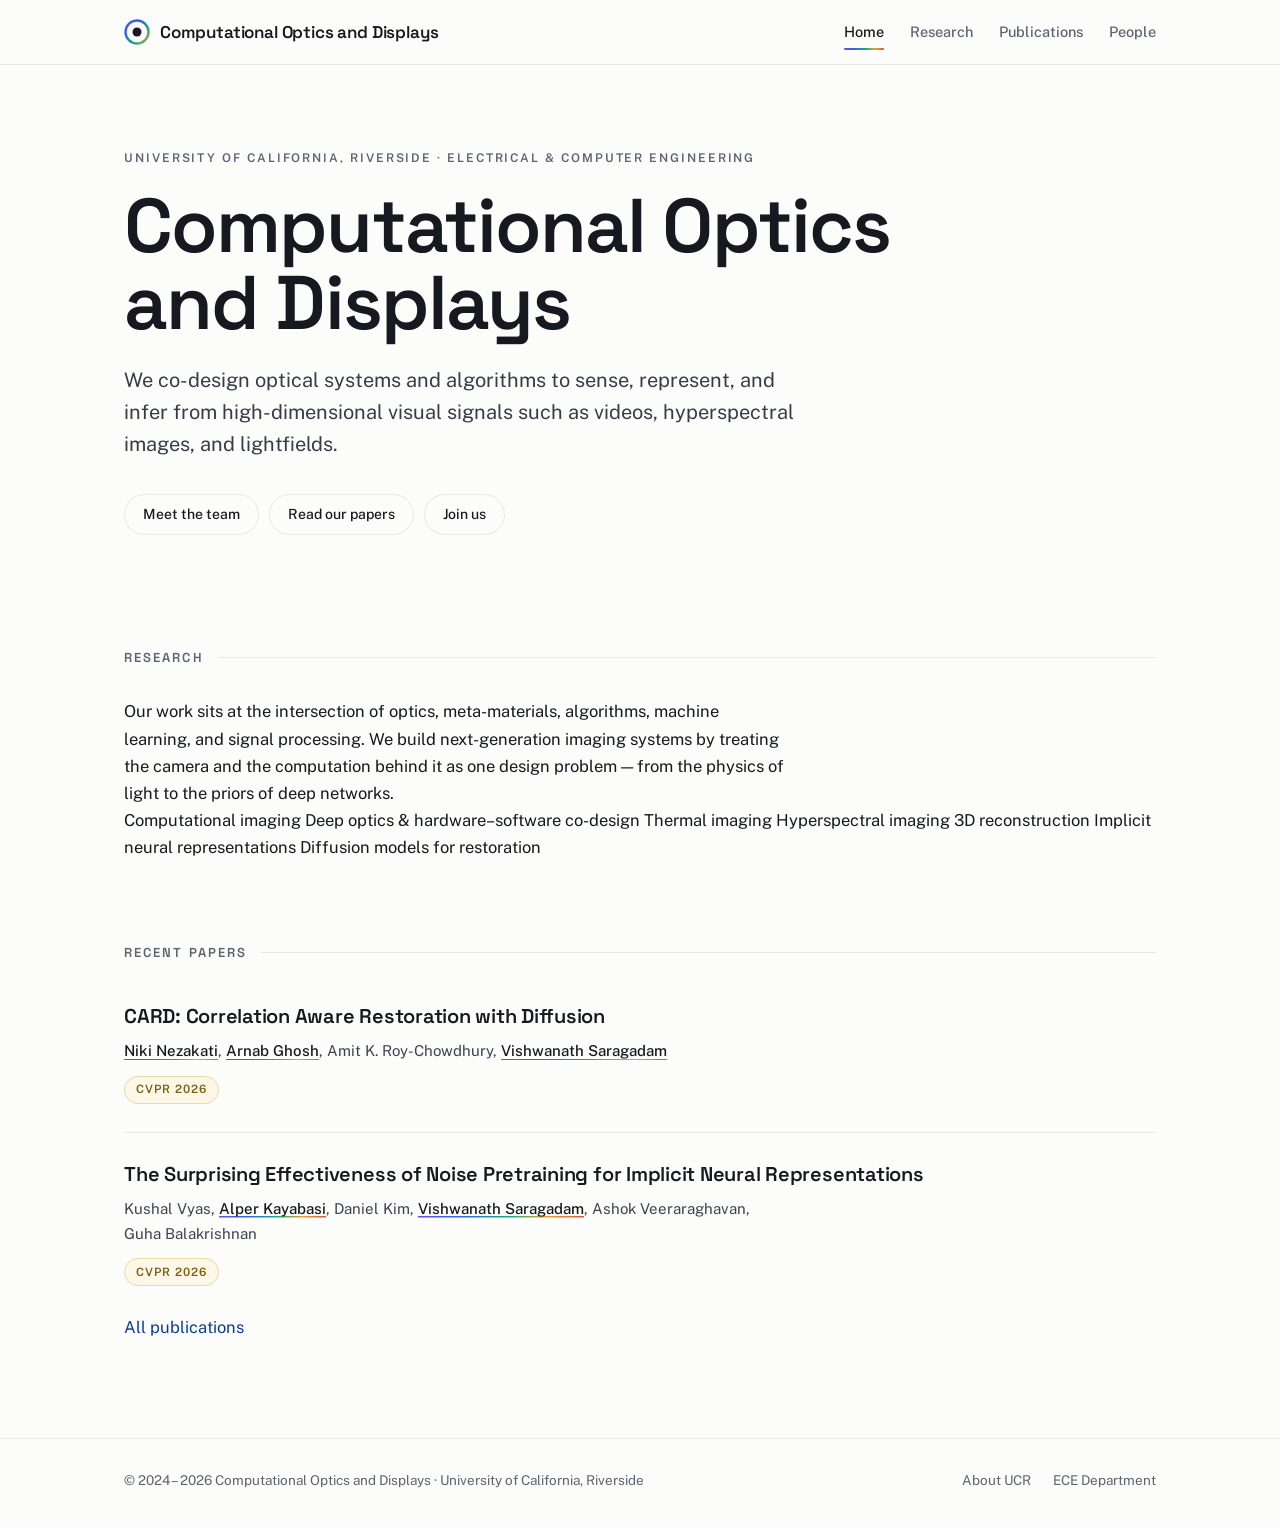
==== commit ba67bdd8: "Add files via upload" ====
--- a/index.html
+++ b/index.html
@@ -3,8 +3,8 @@
 <head>
 <meta charset="UTF-8">
 <meta name="viewport" content="width=device-width, initial-scale=1.0">
-<title>People – Computational Optics and Displays</title>
-<meta name="description" content="The people of the Computational Optics and Displays lab at UC Riverside — co-designing optics and algorithms to sense, represent, and infer from high-dimensional visual signals.">
+<title>Computational Optics and Displays – UC Riverside</title>
+<meta name="description" content="The Computational Optics and Displays lab at UC Riverside co-designs optical systems and algorithms to sense, represent, and infer from high-dimensional visual signals.">
 <link rel="preconnect" href="https://fonts.googleapis.com">
 <link rel="preconnect" href="https://fonts.gstatic.com" crossorigin>
 <link href="https://fonts.googleapis.com/css2?family=Space+Grotesk:wght@500;600;700&family=Public+Sans:ital,wght@0,400;0,500;0,600;1,400&display=swap" rel="stylesheet">
@@ -15,7 +15,7 @@
 
 <header class="site-head">
   <div class="container">
-    <a class="brand" href="#">
+    <a class="brand" href="index.html">
       <!-- aperture mark -->
       <svg width="26" height="26" viewBox="0 0 26 26" fill="none" aria-hidden="true">
         <defs>
@@ -30,10 +30,10 @@
       Computational Optics and Displays
     </a>
     <nav class="main-nav" aria-label="Site">
-      <a href="#">Home</a>
-      <a href="#">Research</a>
+      <a href="index.html" class="active" aria-current="page">Home</a>
+      <a href="#research">Research</a>
       <a href="publications.html">Publications</a>
-      <a href="index.html" class="active" aria-current="page">People</a>
+      <a href="people.html">People</a>
     </nav>
   </div>
 </header>
@@ -44,168 +44,51 @@
   <section class="hero">
     <div class="container">
       <p class="eyebrow">University of California, Riverside · Electrical &amp; Computer Engineering</p>
-      <h1>People</h1>
-      <p class="lede">We are a team of researchers co-designing optics and algorithms to sense, represent, and infer from high-dimensional visual signals — videos, hyperspectral images, and lightfields.</p>
-      <nav class="jump" aria-label="On this page">
-        <a href="#members">Members</a>
-        <a href="#join-us">Join us</a>
-        <a href="#profiles">Profiles</a>
+      <h1>Computational Optics<br>and Displays</h1>
+      <p class="lede">We co-design optical systems and algorithms to sense, represent, and infer from high-dimensional visual signals such as videos, hyperspectral images, and lightfields.</p>
+      <nav class="jump" aria-label="Quick links">
+        <a href="people.html">Meet the team</a>
+        <a href="publications.html">Read our papers</a>
+        <a href="people.html#join-us">Join us</a>
       </nav>
     </div>
   </section>
 
-  <!-- ============ Overview grid ============ -->
-  <section class="section" id="members">
+  <!-- ============ Research ============ -->
+  <section class="section" id="research">
     <div class="container">
-      <h2 class="section-head">Members</h2>
-      <ul class="people-grid">
-        <li><a class="person-card" href="#vishwanath">
-          <img src="images/vishwanath.jpg" alt="Portrait of Vishwanath Saragadam">
-          <span class="p-meta"><span class="p-name">Vishwanath Saragadam</span><span class="p-role">Faculty</span></span>
-        </a></li>
-        <li><a class="person-card" href="#calvin">
-          <img src="images/calvin.jpg" alt="Portrait of Calvin">
-          <span class="p-meta"><span class="p-name">Calvin</span><span class="p-role">PhD Student</span></span>
-        </a></li>
-        <li><a class="person-card" href="#arnab">
-          <img src="images/arnab.jpg" alt="Portrait of Arnab">
-          <span class="p-meta"><span class="p-name">Arnab Ghosh</span><span class="p-role">PhD Student</span></span>
-        </a></li>
-        <li><a class="person-card" href="#niki">
-          <img src="images/niki.jpg" alt="Portrait of Niki">
-          <span class="p-meta"><span class="p-name">Niki Nezakati</span><span class="p-role">PhD Candidate</span></span>
-        </a></li>
-        <li><a class="person-card" href="#alper">
-          <img src="images/alper.jpg" alt="Portrait of Alper Kayabasi">
-          <span class="p-meta"><span class="p-name">Alper Kayabasi</span><span class="p-role">PhD Student</span></span>
-        </a></li>
-      </ul>
+      <h2 class="section-head">Research</h2>
+      <p style="max-width:66ch">Our work sits at the intersection of optics, meta-materials, algorithms, machine learning, and signal processing. We build next-generation imaging systems by treating the camera and the computation behind it as one design problem — from the physics of light to the priors of deep networks.</p>
+      <div class="chips" aria-label="Research topics">
+        <span class="chip">Computational imaging</span>
+        <span class="chip">Deep optics &amp; hardware–software co-design</span>
+        <span class="chip">Thermal imaging</span>
+        <span class="chip">Hyperspectral imaging</span>
+        <span class="chip">3D reconstruction</span>
+        <span class="chip">Implicit neural representations</span>
+        <span class="chip">Diffusion models for restoration</span>
+      </div>
     </div>
   </section>
 
-  <!-- ============ Join us ============ -->
-  <section class="section join" id="join-us">
+  <!-- ============ Recent papers ============ -->
+  <section class="section" id="recent" style="padding-top:24px">
     <div class="container">
-      <h2>Interested in doing research with us?</h2>
-      <p>How best to get in touch depends on your situation. Are you…</p>
-      <ol class="join-list">
-        <li>
-          <h3>Currently at UCR?</h3>
-          <p>If you are an <strong>undergraduate or MS student</strong> at UC Riverside and would like to get involved in research, email <a href="mailto:vishwanath.saragadam@ucr.edu">Prof.&nbsp;Saragadam</a> with your CV, transcript, and a short note on which of our projects interests you and why.</p>
-        </li>
-        <li>
-          <h3>Applying to UCR?</h3>
-          <p>If you are a prospective <strong>PhD student</strong>, apply through <a href="https://graduate.ucr.edu/admissions" target="_blank" rel="noopener">UCR Graduate Admissions</a> to the ECE or CSE program and mention Prof.&nbsp;Vishwanath Saragadam as a potential advisor in your application.</p>
-          <p>Prospective <strong>postdoctoral researchers</strong> should reach out directly <a href="mailto:vishwanath.saragadam@ucr.edu">via email</a>.</p>
-        </li>
-        <li>
-          <h3>External to UCR?</h3>
-          <p>If you are interested in <strong>collaborating or visiting</strong>, please reach out <a href="mailto:vishwanath.saragadam@ucr.edu">via email</a> with a clearly scoped idea and a note on your prior work in the area.</p>
-        </li>
-      </ol>
-      <p class="join-note">We read every message, but due to the volume of inquiries we may not be able to reply to everyone.</p>
-    </div>
-  </section>
+      <h2 class="section-head">Recent papers</h2>
 
-  <!-- ============ Profiles ============ -->
-  <section class="section" id="profiles">
-    <div class="container">
-      <h2 class="section-head">Profiles</h2>
-
-      <!-- ===== PERSON: VISHWANATH SARAGADAM ===== -->
-      <article class="profile" style="padding-top:8px">
-        <div class="profile-media">
-          <img src="images/vishwanath.jpg" alt="Portrait of Vishwanath Saragadam">
-          <ul class="links">
-            <li><a href="https://vishwa91.github.io/" target="_blank" rel="noopener">Website</a></li>
-            <li><a href="mailto:vishwanath.saragadam@ucr.edu">Email</a></li>
-            <li><a href="https://scholar.google.com/citations?user=u-xGD2AAAAAJ" target="_blank" rel="noopener">Scholar</a></li>
-          </ul>
-        </div>
-        <div class="profile-body">
-          <h3 id="vishwanath">Vishwanath Saragadam</h3>
-          <span class="role-tag">Faculty</span>
-          <p>Vishwanath Saragadam is a tenure-track assistant professor in the ECE department at the University of California, Riverside, where he leads the Computational Optics and Displays lab. His research interests are in the area of computational imaging, where he co-designs optical systems and algorithms to sense, represent, and infer from high-dimensional visual signals such as videos, hyperspectral images, and lightfields.</p>
-          <p>His research encompasses a broad set of disciplines including optics, meta-materials, algorithms, machine learning, and signal processing.</p>
-        </div>
-      </article>
-      <hr class="spectrum">
-
-      <!-- ===== PERSON: CALVIN ===== -->
-      <article class="profile">
-        <div class="profile-media">
-          <img src="images/calvin.jpg" alt="Portrait of Calvin">
-          <ul class="links">
-            <li><a href="#" class="todo">Website</a></li><!-- TODO: add link -->
-            <li><a href="#" class="todo">Email</a></li><!-- TODO: add link -->
-            <li><a href="#" class="todo">Scholar</a></li><!-- TODO: add link -->
-          </ul>
-        </div>
-        <div class="profile-body">
-          <h3 id="calvin">Calvin</h3>
-          <span class="role-tag">PhD Student</span>
-          <p>Calvin is a Ph.D. student in Electrical &amp; Computer Engineering at UC Riverside, advised by Dr.&nbsp;Vishwanath Saragadam and Dr.&nbsp;Ioannis Karamouzas. His research focuses on computational imaging, 3D reconstruction, and thermal imaging.</p>
-          <p>Prior to his doctoral studies, Calvin received his MS in Computer Science at CSU San Bernardino, where he did research in autonomous driving and computer vision.</p>
-        </div>
-      </article>
-      <hr class="spectrum">
-
-      <!-- ===== PERSON: ARNAB ===== -->
-      <article class="profile">
-        <div class="profile-media">
-          <img src="images/arnab.jpg" alt="Portrait of Arnab">
-          <ul class="links">
-            <li><a href="#" class="todo">Website</a></li><!-- TODO: add link -->
-            <li><a href="#" class="todo">Email</a></li><!-- TODO: add link -->
-            <li><a href="https://scholar.google.com/citations?user=zqR-GtcAAAAJ" target="_blank" rel="noopener">Scholar</a></li>
-          </ul>
-        </div>
-        <div class="profile-body">
-          <h3 id="arnab">Arnab Ghosh</h3>
-          <span class="role-tag">PhD Student</span>
-          <p>Arnab is a Ph.D. student in Electrical and Computer Engineering at UC Riverside, where he is advised by Dr.&nbsp;Vishwanath Saragadam. His research spans computational imaging, deep optics, and hardware–software co-design, with a focus on building next-generation imaging systems.</p>
-          <p>Previously, he earned an M.S. in Imaging Science from RIT and served as a Senior Computer Vision Engineer at L&amp;T Technology Services.</p>
-        </div>
-      </article>
-      <hr class="spectrum">
-
-      <!-- ===== PERSON: NIKI ===== -->
-      <article class="profile">
-        <div class="profile-media">
-          <img src="images/niki.jpg" alt="Portrait of Niki">
-          <ul class="links">
-            <li><a href="#" class="todo">Website</a></li><!-- TODO: add link -->
-            <li><a href="#" class="todo">Email</a></li><!-- TODO: add link -->
-            <li><a href="#" class="todo">Scholar</a></li><!-- TODO: add link -->
-          </ul>
-        </div>
-        <div class="profile-body">
-          <h3 id="niki">Niki Nezakati</h3>
-          <span class="role-tag">PhD Candidate</span>
-          <p>Niki is a Ph.D. candidate in Computer Science at the University of California, Riverside, advised by Dr.&nbsp;Vishwanath Saragadam and Dr.&nbsp;Amit K. Roy-Chowdhury. Her research focuses on computer vision, diffusion models, robust multimodal learning, and 3D reconstruction, with an emphasis on building reliable AI systems for real-world applications.</p>
-          <p>Prior to her doctoral studies, she received her B.Sc. in Computer Engineering from Iran University of Science and Technology.</p>
-        </div>
-      </article>
-      <hr class="spectrum">
-
-      <!-- ===== PERSON: ALPER KAYABASI ===== -->
-      <article class="profile">
-        <div class="profile-media">
-          <img src="images/alper.jpg" alt="Portrait of Alper Kayabasi">
-          <ul class="links">
-            <li><a href="https://alpoler.github.io/" target="_blank" rel="noopener">Website</a></li>
-            <li><a href="#" class="todo">Email</a></li><!-- TODO: add link -->
-            <li><a href="https://scholar.google.com/citations?user=zFYCmJEAAAAJ" target="_blank" rel="noopener">Scholar</a></li>
-          </ul>
-        </div>
-        <div class="profile-body">
-          <h3 id="alper">Alper Kayabasi</h3>
-          <span class="role-tag">PhD Student</span>
-          <p>Alper works on deep learning under limited data and beyond the reach of RGB sensors. His research addresses inverse problems in video restoration and video depth estimation, with a focus on implicit neural representations and self-supervised learning.</p>
-          <p>He is advised by <a href="https://vishwa91.github.io/" target="_blank" rel="noopener">Prof.&nbsp;Vishwanath Saragadam</a>.</p>
-        </div>
+      <article class="pub" style="border-top:0;padding-top:10px">
+        <h3 class="pub-title"><a href="https://arxiv.org/abs/2512.05268" target="_blank" rel="noopener">CARD: Correlation Aware Restoration with Diffusion</a></h3>
+        <p class="pub-authors"><span class="lab-member">Niki Nezakati</span>, <span class="lab-member">Arnab Ghosh</span>, Amit K. Roy-Chowdhury, <span class="lab-member">Vishwanath Saragadam</span></p>
+        <div class="pub-meta"><span class="venue conf">CVPR 2026</span></div>
       </article>
 
+      <article class="pub">
+        <h3 class="pub-title"><a href="https://arxiv.org/abs/2603.29034" target="_blank" rel="noopener">The Surprising Effectiveness of Noise Pretraining for Implicit Neural Representations</a></h3>
+        <p class="pub-authors">Kushal Vyas, <span class="lab-member">Alper Kayabasi</span>, Daniel Kim, <span class="lab-member">Vishwanath Saragadam</span>, Ashok Veeraraghavan, Guha Balakrishnan</p>
+        <div class="pub-meta"><span class="venue conf">CVPR 2026</span></div>
+      </article>
+
+      <a class="more-link" href="publications.html">All publications</a>
     </div>
   </section>
 </main>
--- a/css/style.css
+++ b/css/style.css
@@ -0,0 +1,128 @@
+:root{
+  --ink:#16191f;
+  --muted:#5b6471;
+  --paper:#fcfcfb;
+  --line:#e5e7ea;
+  --accent:#0a3d91;        /* UCR blue, deepened for text use */
+  --gold:#f5a800;          /* UCR gold, used sparingly */
+  --spectrum:linear-gradient(90deg,#6c4ce0 0%,#2f6bdf 28%,#1fa97a 55%,#e8a13a 78%,#d65543 100%);
+  --radius:10px;
+  --maxw:1080px;
+}
+*{box-sizing:border-box;margin:0;padding:0}
+html{scroll-behavior:smooth}
+body{
+  font-family:"Public Sans",-apple-system,BlinkMacSystemFont,"Segoe UI",sans-serif;
+  font-size:16.5px;line-height:1.65;
+  color:var(--ink);background:var(--paper);
+  -webkit-font-smoothing:antialiased;
+}
+h1,h2,h3,.brand,.p-name{font-family:"Space Grotesk","Public Sans",sans-serif}
+a{color:var(--accent);text-decoration:none}
+a:hover{text-decoration:underline;text-underline-offset:3px}
+a:focus-visible{outline:2px solid var(--accent);outline-offset:3px;border-radius:2px}
+img{display:block;max-width:100%}
+.container{max-width:var(--maxw);margin:0 auto;padding:0 24px}
+.skip{position:absolute;left:-9999px;top:0;background:var(--ink);color:#fff;padding:10px 16px;z-index:50}
+.skip:focus{left:12px;top:12px}
+
+/* ---------- Header ---------- */
+.site-head{border-bottom:1px solid var(--line);background:rgba(252,252,251,.92);backdrop-filter:blur(6px);position:sticky;top:0;z-index:20}
+.site-head .container{display:flex;align-items:center;justify-content:space-between;gap:20px;height:64px}
+.brand{display:flex;align-items:center;gap:10px;font-weight:600;font-size:17px;letter-spacing:-.01em;color:var(--ink)}
+.brand:hover{text-decoration:none}
+.brand svg{flex:none}
+.main-nav{display:flex;gap:26px;flex-wrap:wrap}
+.main-nav a{color:var(--muted);font-size:14.5px;font-weight:500;padding:4px 0;position:relative}
+.main-nav a:hover{color:var(--ink);text-decoration:none}
+.main-nav a.active{color:var(--ink)}
+.main-nav a.active::after{content:"";position:absolute;left:0;right:0;bottom:-2px;height:2px;background:var(--spectrum);border-radius:2px}
+
+/* ---------- Hero ---------- */
+.hero{padding:84px 0 56px}
+.eyebrow{font-size:12px;font-weight:600;letter-spacing:.16em;text-transform:uppercase;color:var(--muted);margin-bottom:18px}
+.hero h1{font-size:clamp(44px,7vw,76px);font-weight:600;letter-spacing:-.025em;line-height:1.02;margin-bottom:22px}
+.lede{font-size:20px;line-height:1.6;color:#373d47;max-width:58ch}
+.jump{display:flex;gap:10px;flex-wrap:wrap;margin-top:34px}
+.jump a{font-size:14px;font-weight:500;color:var(--ink);border:1px solid var(--line);border-radius:999px;padding:8px 18px;transition:border-color .25s,color .25s}
+.jump a:hover{border-color:var(--accent);color:var(--accent);text-decoration:none}
+
+/* ---------- Section scaffolding ---------- */
+.section{padding:56px 0}
+.section-head{font-size:13px;font-weight:600;letter-spacing:.16em;text-transform:uppercase;color:var(--muted);margin-bottom:30px;display:flex;align-items:center;gap:14px}
+.section-head::after{content:"";flex:1;height:1px;background:var(--line)}
+hr.spectrum{border:0;height:2px;background:var(--spectrum);opacity:.45;border-radius:2px;margin:0}
+
+/* ---------- Overview grid ---------- */
+.people-grid{list-style:none;display:grid;grid-template-columns:repeat(auto-fill,minmax(168px,1fr));gap:30px 26px}
+.person-card{display:block;color:var(--ink)}
+.person-card:hover{text-decoration:none}
+.person-card img{width:100%;aspect-ratio:1/1;object-fit:cover;border-radius:var(--radius);border:1px solid var(--line);filter:saturate(.82);transition:filter .35s,transform .35s}
+.person-card:hover img{filter:saturate(1.05);transform:translateY(-2px)}
+.p-name{display:inline;font-size:16.5px;font-weight:600;letter-spacing:-.01em;background-image:var(--spectrum);background-repeat:no-repeat;background-position:0 100%;background-size:0% 2px;transition:background-size .35s}
+.person-card:hover .p-name{background-size:100% 2px}
+.p-meta{margin-top:12px;line-height:1.45}
+.p-role{display:block;font-size:13px;color:var(--muted);margin-top:3px}
+
+/* ---------- Join us ---------- */
+.join{background:#f6f7f5;border-top:1px solid var(--line);border-bottom:1px solid var(--line)}
+.join h2{font-size:clamp(26px,3.4vw,34px);font-weight:600;letter-spacing:-.015em;margin-bottom:14px}
+.join > .container > p{max-width:62ch;color:#373d47}
+.join-list{list-style:none;counter-reset:join;display:grid;grid-template-columns:repeat(auto-fit,minmax(260px,1fr));gap:34px;margin-top:42px}
+.join-list li{counter-increment:join;border-top:2px solid var(--ink);padding-top:18px;position:relative}
+.join-list li::before{content:counter(join);font-family:"Space Grotesk",sans-serif;font-weight:600;font-size:15px;color:var(--paper);background:var(--ink);width:28px;height:28px;border-radius:50%;display:flex;align-items:center;justify-content:center;position:absolute;top:-15px;left:0}
+.join-list h3{font-size:19px;font-weight:600;letter-spacing:-.01em;margin:10px 0 10px}
+.join-list p{font-size:15px;color:#3c4350}
+.join-list p + p{margin-top:10px}
+.join-note{font-size:13.5px;color:var(--muted);margin-top:36px;max-width:70ch}
+
+/* ---------- Profiles ---------- */
+.profile{display:grid;grid-template-columns:248px 1fr;gap:48px;padding:56px 0;align-items:start}
+.profile-media img{width:100%;aspect-ratio:1/1;object-fit:cover;border-radius:var(--radius);border:1px solid var(--line)}
+.links{list-style:none;margin-top:18px}
+.links a{display:inline-block;font-size:14px;font-weight:500;padding:3.5px 0;color:var(--accent)}
+.links a::after{content:"↗";font-size:11px;margin-left:5px;opacity:0;transition:opacity .2s}
+.links a:hover::after{opacity:.8}
+.profile-body h3{font-size:clamp(26px,3.2vw,32px);font-weight:600;letter-spacing:-.018em;scroll-margin-top:90px}
+.role-tag{display:inline-block;font-size:12px;font-weight:600;letter-spacing:.13em;text-transform:uppercase;color:var(--muted);margin:8px 0 22px;padding-bottom:5px;background-image:var(--spectrum);background-repeat:no-repeat;background-position:0 100%;background-size:44px 2px}
+.profile-body p{max-width:66ch;color:#2c313a}
+.profile-body p + p{margin-top:14px}
+.todo{color:var(--muted)}
+
+/* ---------- Footer ---------- */
+.site-foot{border-top:1px solid var(--line);margin-top:40px}
+.site-foot .container{display:flex;justify-content:space-between;gap:18px;flex-wrap:wrap;padding-top:30px;padding-bottom:38px;font-size:13.5px;color:var(--muted)}
+.site-foot a{color:var(--muted)}
+.site-foot a:hover{color:var(--ink)}
+.foot-links{display:flex;gap:22px}
+
+@media (max-width:760px){
+  .hero{padding:56px 0 40px}
+  .profile{grid-template-columns:1fr;gap:26px;padding:44px 0}
+  .profile-media img{max-width:280px}
+  .site-head .container{height:auto;padding-top:12px;padding-bottom:12px;flex-wrap:wrap}
+}
+@media (prefers-reduced-motion:reduce){
+  html{scroll-behavior:auto}
+  *,*::before,*::after{transition:none!important}
+}
+
+/* ---------- Publications ---------- */
+.pubs-wrap{padding-bottom:24px}
+.pub-note{font-size:14px;color:var(--muted);margin-top:14px}
+.year-block{margin-top:44px}
+.year-block:first-of-type{margin-top:8px}
+.pub{padding:28px 0;border-top:1px solid var(--line)}
+.year-block .pub:first-of-type{border-top:0;padding-top:18px}
+.pub-title{font-size:20px;font-weight:600;letter-spacing:-.012em;line-height:1.35}
+.pub-title a{color:var(--ink);background-image:var(--spectrum);background-repeat:no-repeat;background-position:0 100%;background-size:0% 2px;transition:background-size .35s,color .2s}
+.pub-title a:hover{color:var(--accent);text-decoration:none;background-size:100% 2px}
+.pub-authors{margin-top:9px;font-size:15px;color:#3c4350;max-width:74ch}
+.lab-member{color:var(--ink);font-weight:500;background-image:var(--spectrum);background-repeat:no-repeat;background-position:0 100%;background-size:100% 1.5px;padding-bottom:1px}
+.pub-meta{margin-top:12px;display:flex;align-items:center;gap:16px;flex-wrap:wrap}
+.venue{font-size:11.5px;font-weight:600;letter-spacing:.09em;text-transform:uppercase;border:1px solid var(--line);border-radius:999px;padding:3.5px 11px;color:var(--muted)}
+.venue.conf{border-color:#ecd9a8;background:#fdf7e7;color:#7a5d10}
+.pub-link{font-size:14px;font-weight:500}
+.pub-link::after{content:"↗";font-size:11px;margin-left:5px}
+
+.venue-full{font-size:13px;color:var(--muted)}
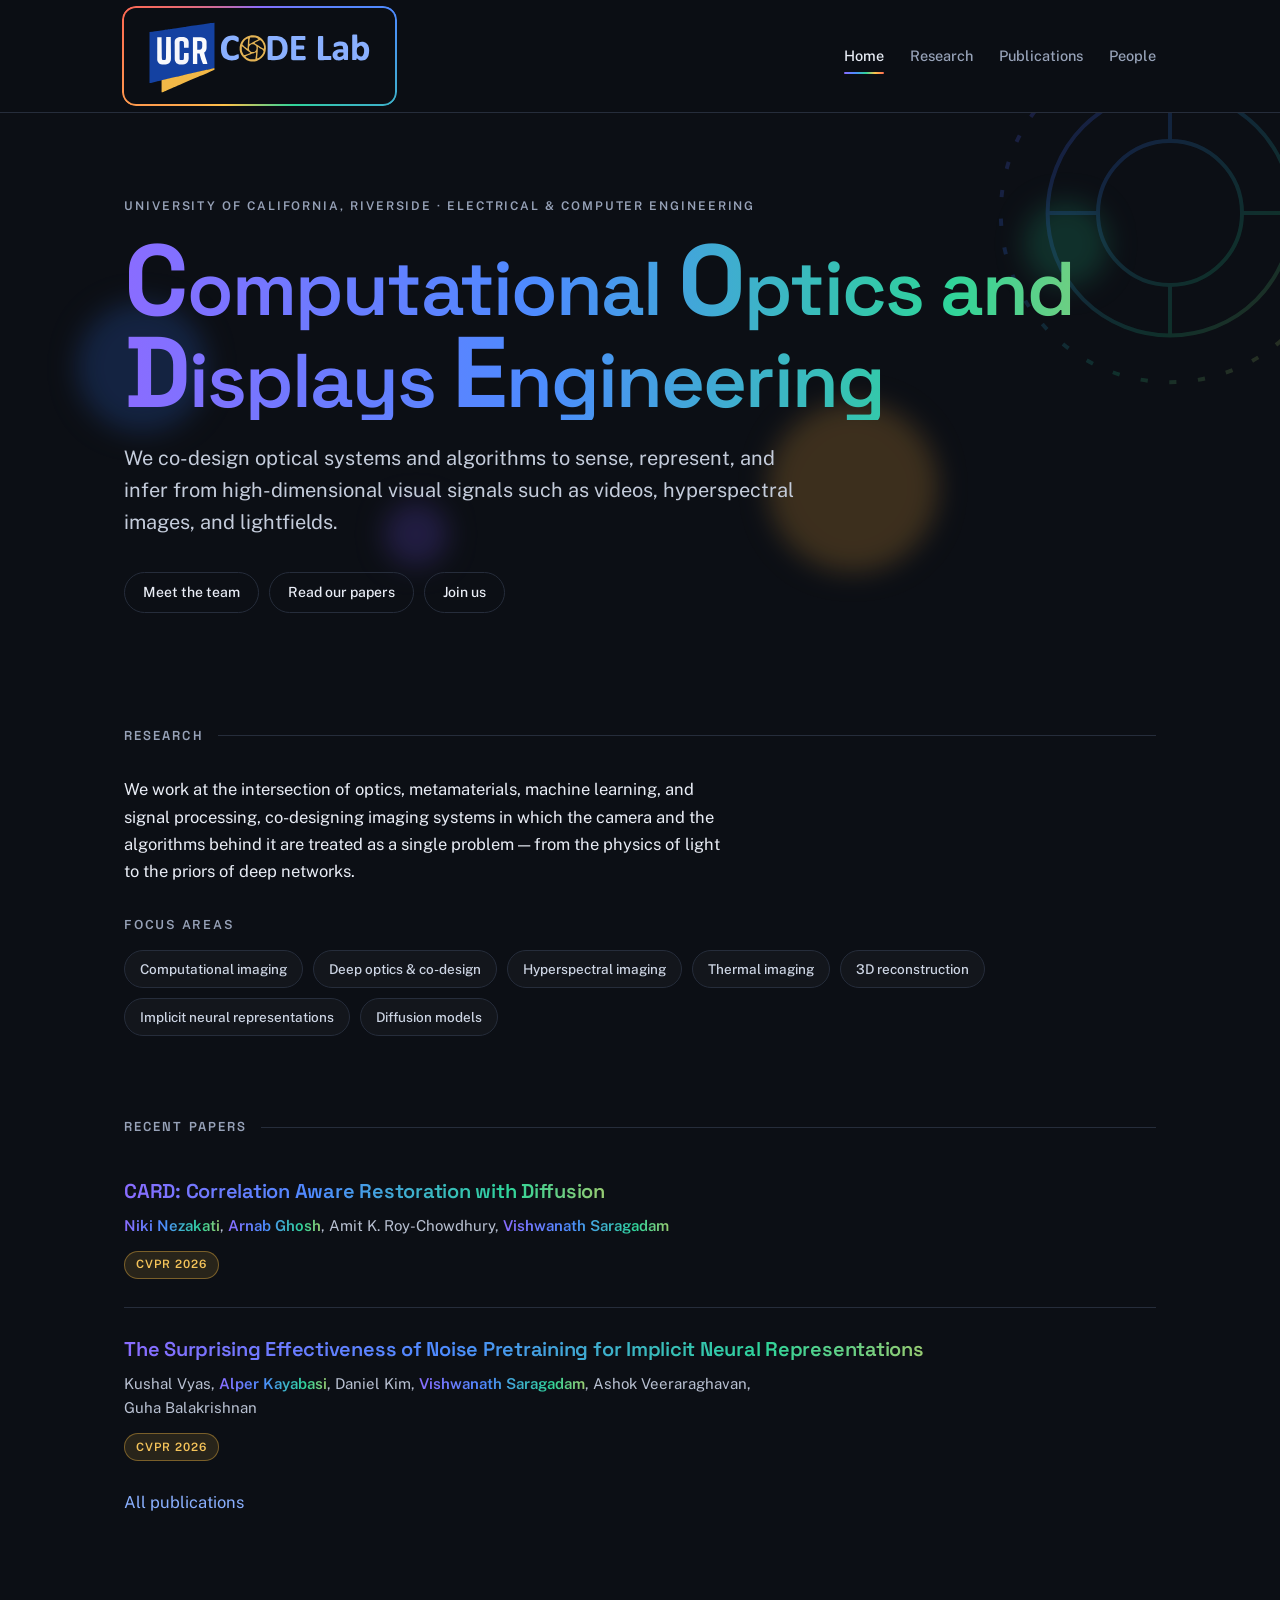
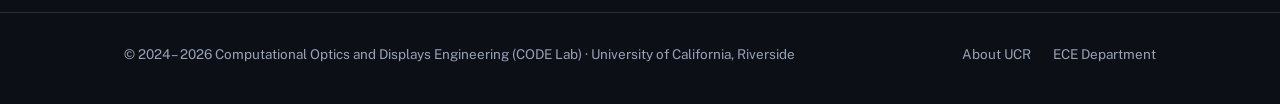
==== commit 08f7218a: "Transparent logo, CODE Lab branding, favicon + social cards, hyperspectral portrait hover" ====
--- a/index.html
+++ b/index.html
@@ -3,11 +3,31 @@
 <head>
 <meta charset="UTF-8">
 <meta name="viewport" content="width=device-width, initial-scale=1.0">
-<title>Computational Optics and Displays – UC Riverside</title>
-<meta name="description" content="The Computational Optics and Displays lab at UC Riverside co-designs optical systems and algorithms to sense, represent, and infer from high-dimensional visual signals.">
+<title>Computational Optics and Displays Engineering (CODE Lab) – UC Riverside</title>
+<meta name="description" content="The Computational Optics and Displays Engineering (CODE Lab) at UC Riverside co-designs optical systems and algorithms to sense, represent, and infer from high-dimensional visual signals.">
+<link rel="canonical" href="https://ucr-code.github.io/">
+<meta name="theme-color" content="#0c0f15">
+<link rel="icon" type="image/svg+xml" href="images/favicon.svg">
+<link rel="icon" type="image/png" sizes="32x32" href="images/favicon-32.png">
+<link rel="apple-touch-icon" href="images/apple-touch-icon.png">
+<!-- Open Graph / social cards -->
+<meta property="og:type" content="website">
+<meta property="og:site_name" content="CODE Lab — UC Riverside">
+<meta property="og:title" content="Computational Optics and Displays Engineering (CODE Lab) – UC Riverside">
+<meta property="og:description" content="The Computational Optics and Displays Engineering (CODE Lab) at UC Riverside co-designs optical systems and algorithms to sense, represent, and infer from high-dimensional visual signals.">
+<meta property="og:url" content="https://ucr-code.github.io/">
+<meta property="og:image" content="https://ucr-code.github.io/images/og-image.png">
+<meta property="og:image:width" content="1200">
+<meta property="og:image:height" content="630">
+<meta property="og:image:alt" content="CODE Lab — Computational Optics and Displays Engineering, UC Riverside">
+<meta name="twitter:card" content="summary_large_image">
+<meta name="twitter:title" content="Computational Optics and Displays Engineering (CODE Lab) – UC Riverside">
+<meta name="twitter:description" content="The Computational Optics and Displays Engineering (CODE Lab) at UC Riverside co-designs optical systems and algorithms to sense, represent, and infer from high-dimensional visual signals.">
+<meta name="twitter:image" content="https://ucr-code.github.io/images/og-image.png">
 <link rel="preconnect" href="https://fonts.googleapis.com">
 <link rel="preconnect" href="https://fonts.gstatic.com" crossorigin>
 <link href="https://fonts.googleapis.com/css2?family=Space+Grotesk:wght@500;600;700&family=Public+Sans:ital,wght@0,400;0,500;0,600;1,400&display=swap" rel="stylesheet">
+<script>document.documentElement.classList.add('js');</script>
 <link rel="stylesheet" href="css/style.css">
 </head>
 <body>
@@ -15,19 +35,8 @@
 
 <header class="site-head">
   <div class="container">
-    <a class="brand" href="index.html">
-      <!-- aperture mark -->
-      <svg width="26" height="26" viewBox="0 0 26 26" fill="none" aria-hidden="true">
-        <defs>
-          <linearGradient id="spec" x1="0" y1="0" x2="26" y2="26" gradientUnits="userSpaceOnUse">
-            <stop offset="0" stop-color="#6c4ce0"/><stop offset=".35" stop-color="#2f6bdf"/>
-            <stop offset=".65" stop-color="#1fa97a"/><stop offset="1" stop-color="#e8a13a"/>
-          </linearGradient>
-        </defs>
-        <circle cx="13" cy="13" r="11.5" stroke="url(#spec)" stroke-width="2.4"/>
-        <circle cx="13" cy="13" r="4.5" fill="var(--ink)"/>
-      </svg>
-      Computational Optics and Displays
+    <a class="brand" href="index.html" aria-label="Computational Optics and Displays Engineering (CODE Lab) — Home">
+      <img src="images/logo.svg" alt="Computational Optics and Displays Engineering (CODE Lab)" class="brand-logo">
     </a>
     <nav class="main-nav" aria-label="Site">
       <a href="index.html" class="active" aria-current="page">Home</a>
@@ -42,9 +51,24 @@
 
   <!-- ============ Hero ============ -->
   <section class="hero">
+    <div class="optics-bg" aria-hidden="true">
+      <span class="bokeh"></span><span class="bokeh"></span><span class="bokeh"></span><span class="bokeh"></span>
+      <svg class="aperture" viewBox="0 0 100 100" fill="none">
+        <defs><linearGradient id="ap-spec" x1="0" y1="0" x2="100" y2="100" gradientUnits="userSpaceOnUse">
+          <stop offset="0" stop-color="#6c4ce0"/><stop offset=".33" stop-color="#2f6bdf"/>
+          <stop offset=".66" stop-color="#1fa97a"/><stop offset="1" stop-color="#e8a13a"/>
+        </linearGradient></defs>
+        <g stroke="url(#ap-spec)" stroke-width="1.1">
+          <circle cx="50" cy="50" r="47" stroke-dasharray="2 6"/>
+          <circle cx="50" cy="50" r="34"/>
+          <circle cx="50" cy="50" r="20"/>
+          <path d="M50 30 L50 16 M70 50 L84 50 M50 70 L50 84 M30 50 L16 50"/>
+        </g>
+      </svg>
+    </div>
     <div class="container">
       <p class="eyebrow">University of California, Riverside · Electrical &amp; Computer Engineering</p>
-      <h1>Computational Optics<br>and Displays</h1>
+      <h1><span class="code">C</span>omputational <span class="code">O</span>ptics and<br><span class="code">D</span>isplays <span class="code">E</span>ngineering</h1>
       <p class="lede">We co-design optical systems and algorithms to sense, represent, and infer from high-dimensional visual signals such as videos, hyperspectral images, and lightfields.</p>
       <nav class="jump" aria-label="Quick links">
         <a href="people.html">Meet the team</a>
@@ -57,16 +81,20 @@
   <!-- ============ Research ============ -->
   <section class="section" id="research">
     <div class="container">
-      <h2 class="section-head">Research</h2>
-      <p style="max-width:66ch">Our work sits at the intersection of optics, meta-materials, algorithms, machine learning, and signal processing. We build next-generation imaging systems by treating the camera and the computation behind it as one design problem — from the physics of light to the priors of deep networks.</p>
+      <h2 class="section-head reveal">Research</h2>
+      <p class="reveal" style="max-width:60ch">We work at the intersection of optics, metamaterials, machine learning, and
+        signal processing, co-designing imaging systems in which the camera and the
+        algorithms behind it are treated as a single problem — from the physics of
+        light to the priors of deep networks.</p>
+      <p class="chips-intro reveal">Focus areas</p>
       <div class="chips" aria-label="Research topics">
-        <span class="chip">Computational imaging</span>
-        <span class="chip">Deep optics &amp; hardware–software co-design</span>
-        <span class="chip">Thermal imaging</span>
-        <span class="chip">Hyperspectral imaging</span>
-        <span class="chip">3D reconstruction</span>
-        <span class="chip">Implicit neural representations</span>
-        <span class="chip">Diffusion models for restoration</span>
+        <span class="chip reveal" style="--i:0">Computational imaging</span>
+        <span class="chip reveal" style="--i:1">Deep optics &amp; co-design</span>
+        <span class="chip reveal" style="--i:2">Hyperspectral imaging</span>
+        <span class="chip reveal" style="--i:3">Thermal imaging</span>
+        <span class="chip reveal" style="--i:4">3D reconstruction</span>
+        <span class="chip reveal" style="--i:5">Implicit neural representations</span>
+        <span class="chip reveal" style="--i:6">Diffusion models</span>
       </div>
     </div>
   </section>
@@ -74,15 +102,15 @@
   <!-- ============ Recent papers ============ -->
   <section class="section" id="recent" style="padding-top:24px">
     <div class="container">
-      <h2 class="section-head">Recent papers</h2>
+      <h2 class="section-head reveal">Recent papers</h2>
 
-      <article class="pub" style="border-top:0;padding-top:10px">
+      <article class="pub reveal" style="border-top:0;padding-top:10px">
         <h3 class="pub-title"><a href="https://arxiv.org/abs/2512.05268" target="_blank" rel="noopener">CARD: Correlation Aware Restoration with Diffusion</a></h3>
         <p class="pub-authors"><span class="lab-member">Niki Nezakati</span>, <span class="lab-member">Arnab Ghosh</span>, Amit K. Roy-Chowdhury, <span class="lab-member">Vishwanath Saragadam</span></p>
         <div class="pub-meta"><span class="venue conf">CVPR 2026</span></div>
       </article>
 
-      <article class="pub">
+      <article class="pub reveal">
         <h3 class="pub-title"><a href="https://arxiv.org/abs/2603.29034" target="_blank" rel="noopener">The Surprising Effectiveness of Noise Pretraining for Implicit Neural Representations</a></h3>
         <p class="pub-authors">Kushal Vyas, <span class="lab-member">Alper Kayabasi</span>, Daniel Kim, <span class="lab-member">Vishwanath Saragadam</span>, Ashok Veeraraghavan, Guha Balakrishnan</p>
         <div class="pub-meta"><span class="venue conf">CVPR 2026</span></div>
@@ -95,7 +123,7 @@
 
 <footer class="site-foot">
   <div class="container">
-    <span>© 2024 – 2026 Computational Optics and Displays · University of California, Riverside</span>
+    <span>© 2024 – 2026 Computational Optics and Displays Engineering (CODE Lab) · University of California, Riverside</span>
     <span class="foot-links">
       <a href="https://www.ucr.edu" target="_blank" rel="noopener">About UCR</a>
       <a href="https://www.ece.ucr.edu" target="_blank" rel="noopener">ECE Department</a>
@@ -103,5 +131,6 @@
   </div>
 </footer>
 
+<script src="js/main.js" defer></script>
 </body>
 </html>
--- a/css/style.css
+++ b/css/style.css
@@ -1,11 +1,12 @@
 :root{
-  --ink:#16191f;
-  --muted:#5b6471;
-  --paper:#fcfcfb;
-  --line:#e5e7ea;
-  --accent:#0a3d91;        /* UCR blue, deepened for text use */
-  --gold:#f5a800;          /* UCR gold, used sparingly */
-  --spectrum:linear-gradient(90deg,#6c4ce0 0%,#2f6bdf 28%,#1fa97a 55%,#e8a13a 78%,#d65543 100%);
+  --ink:#e9edf6;           /* primary text on dark */
+  --muted:#97a2b8;         /* secondary text */
+  --paper:#0c0f15;         /* page background */
+  --surface:#141925;       /* raised panels */
+  --line:#262d3b;          /* borders / hairlines */
+  --accent:#8ab0ff;        /* links — light UCR blue for dark bg */
+  --gold:#f5b942;          /* UCR gold, used sparingly */
+  --spectrum:linear-gradient(90deg,#8a6cff 0%,#4d8bff 28%,#2fd49a 55%,#ffc24a 78%,#ff6a52 100%);
   --radius:10px;
   --maxw:1080px;
 }
@@ -22,16 +23,62 @@
 a:hover{text-decoration:underline;text-underline-offset:3px}
 a:focus-visible{outline:2px solid var(--accent);outline-offset:3px;border-radius:2px}
 img{display:block;max-width:100%}
+
+/* ---------- Hyperspectral text selection ----------
+   Selected text is highlighted with a color that sweeps through the
+   full spectrum. The animated custom property --sel is read by ::selection;
+   browsers without @property fall back to stepping through the colors. */
+@property --sel{syntax:"<color>";inherits:true;initial-value:#8a6cff}
+:root{--sel:#8a6cff}
+@keyframes sel-sweep{
+  0%{--sel:#8a6cff}25%{--sel:#4d8bff}50%{--sel:#2fd49a}75%{--sel:#ffc24a}100%{--sel:#ff6a52}
+}
+html{animation:sel-sweep 6s linear infinite alternate}
+::selection{background:var(--sel,#8a6cff);color:#0c0f15;text-shadow:none}
+::-moz-selection{background:var(--sel,#8a6cff);color:#0c0f15;text-shadow:none}
+
+/* Animated hyperspectral gradient text — applied to the hero header,
+   member names, and paper titles. Endpoints share a color for a seamless loop. */
+.spectral{
+  background-image:linear-gradient(90deg,#8a6cff,#4d8bff,#2fd49a,#ffc24a,#ff6a52,#8a6cff);
+  background-size:200% 100%;
+  -webkit-background-clip:text;background-clip:text;
+  -webkit-text-fill-color:transparent;color:transparent;
+  animation:spectral-slide 7s linear infinite}
+@keyframes spectral-slide{from{background-position:0 0}to{background-position:-200% 0}}
+
 .container{max-width:var(--maxw);margin:0 auto;padding:0 24px}
-.skip{position:absolute;left:-9999px;top:0;background:var(--ink);color:#fff;padding:10px 16px;z-index:50}
+.skip{position:absolute;left:-9999px;top:0;background:var(--accent);color:#0c0f15;font-weight:600;padding:10px 16px;z-index:50}
 .skip:focus{left:12px;top:12px}
 
 /* ---------- Header ---------- */
-.site-head{border-bottom:1px solid var(--line);background:rgba(252,252,251,.92);backdrop-filter:blur(6px);position:sticky;top:0;z-index:20}
-.site-head .container{display:flex;align-items:center;justify-content:space-between;gap:20px;height:64px}
-.brand{display:flex;align-items:center;gap:10px;font-weight:600;font-size:17px;letter-spacing:-.01em;color:var(--ink)}
-.brand:hover{text-decoration:none}
+.site-head{border-bottom:1px solid var(--line);background:rgba(12,15,21,.82);backdrop-filter:blur(8px);position:sticky;top:0;z-index:20;transition:box-shadow .3s ease}
+.site-head.scrolled{box-shadow:0 2px 18px rgba(0,0,0,.45)}
+.site-head .container{display:flex;align-items:center;justify-content:space-between;gap:20px;height:112px;transition:height .3s ease}
+.site-head.scrolled .container{height:84px}
+@property --ang{syntax:"<angle>";inherits:false;initial-value:0deg}
+@property --rx{syntax:"<angle>";inherits:false;initial-value:0deg}
+@property --ry{syntax:"<angle>";inherits:false;initial-value:0deg}
+.brand{position:relative;isolation:isolate;display:inline-flex;align-items:center;color:var(--ink);background:transparent;padding:6px 14px;border-radius:12px;
+  transform:perspective(700px) rotateX(var(--rx)) rotateY(var(--ry));
+  transform-style:preserve-3d;animation:iris-in .75s ease-out both;
+  transition:box-shadow .25s,--rx .25s ease,--ry .25s ease;will-change:transform}
+/* crisp rotating spectral ring (conic gradient masked to a 2px border) */
+.brand::before{content:"";position:absolute;inset:-2px;z-index:-1;border-radius:14px;padding:2px;
+  background:conic-gradient(from var(--ang),#8a6cff,#4d8bff,#2fd49a,#ffc24a,#ff6a52,#8a6cff);
+  -webkit-mask:linear-gradient(#000 0 0) content-box,linear-gradient(#000 0 0);-webkit-mask-composite:xor;
+  mask:linear-gradient(#000 0 0) content-box,linear-gradient(#000 0 0);mask-composite:exclude;
+  animation:ring-spin 6s linear infinite;transition:filter .3s ease}
+/* ring reacts: spins faster + brightens on hover */
+.brand:hover{text-decoration:none;box-shadow:0 0 20px rgba(122,138,255,.4)}
+.brand:hover::before{animation-duration:1.8s;filter:brightness(1.3) saturate(1.25)}
+@keyframes ring-spin{to{--ang:360deg}}
+/* shutter-style iris reveal on load */
+@keyframes iris-in{from{clip-path:circle(0% at 50% 50%);opacity:.15}to{clip-path:circle(150% at 50% 50%);opacity:1}}
 .brand svg{flex:none}
+.brand-logo{height:84px;width:auto;display:block;transition:height .3s ease}
+.site-head.scrolled .brand-logo{height:62px}
+@media (max-width:760px){.brand-logo{height:62px}.site-head.scrolled .brand-logo{height:48px}}
 .main-nav{display:flex;gap:26px;flex-wrap:wrap}
 .main-nav a{color:var(--muted);font-size:14.5px;font-weight:500;padding:4px 0;position:relative}
 .main-nav a:hover{color:var(--ink);text-decoration:none}
@@ -42,7 +89,7 @@
 .hero{padding:84px 0 56px}
 .eyebrow{font-size:12px;font-weight:600;letter-spacing:.16em;text-transform:uppercase;color:var(--muted);margin-bottom:18px}
 .hero h1{font-size:clamp(44px,7vw,76px);font-weight:600;letter-spacing:-.025em;line-height:1.02;margin-bottom:22px}
-.lede{font-size:20px;line-height:1.6;color:#373d47;max-width:58ch}
+.lede{font-size:20px;line-height:1.6;color:#c4ccdb;max-width:58ch}
 .jump{display:flex;gap:10px;flex-wrap:wrap;margin-top:34px}
 .jump a{font-size:14px;font-weight:500;color:var(--ink);border:1px solid var(--line);border-radius:999px;padding:8px 18px;transition:border-color .25s,color .25s}
 .jump a:hover{border-color:var(--accent);color:var(--accent);text-decoration:none}
@@ -51,28 +98,54 @@
 .section{padding:56px 0}
 .section-head{font-size:13px;font-weight:600;letter-spacing:.16em;text-transform:uppercase;color:var(--muted);margin-bottom:30px;display:flex;align-items:center;gap:14px}
 .section-head::after{content:"";flex:1;height:1px;background:var(--line)}
-hr.spectrum{border:0;height:2px;background:var(--spectrum);opacity:.45;border-radius:2px;margin:0}
+hr.spectrum{border:0;height:2px;background:var(--spectrum);opacity:.6;border-radius:2px;margin:0}
+
+/* ---------- Research topic chips ---------- */
+.chips-intro{font-size:12.5px;font-weight:600;letter-spacing:.14em;text-transform:uppercase;color:var(--muted);margin:30px 0 14px}
+.chips{display:flex;flex-wrap:wrap;gap:10px}
+.chip{display:inline-flex;align-items:center;font-size:13.5px;font-weight:500;color:#cdd5e4;background:rgba(255,255,255,.03);border:1px solid var(--line);border-radius:999px;padding:7px 15px;transition:border-color .25s,color .25s,background .25s}
+.chip:hover{border-color:var(--accent);color:#fff;background:rgba(138,176,255,.12)}
 
 /* ---------- Overview grid ---------- */
 .people-grid{list-style:none;display:grid;grid-template-columns:repeat(auto-fill,minmax(168px,1fr));gap:30px 26px}
 .person-card{display:block;color:var(--ink)}
 .person-card:hover{text-decoration:none}
 .person-card img{width:100%;aspect-ratio:1/1;object-fit:cover;border-radius:var(--radius);border:1px solid var(--line);filter:saturate(.82);transition:filter .35s,transform .35s}
-.person-card:hover img{filter:saturate(1.05);transform:translateY(-2px)}
-.p-name{display:inline;font-size:16.5px;font-weight:600;letter-spacing:-.01em;background-image:var(--spectrum);background-repeat:no-repeat;background-position:0 100%;background-size:0% 2px;transition:background-size .35s}
-.person-card:hover .p-name{background-size:100% 2px}
+.person-card:hover img{filter:saturate(1.05)}
+
+/* ---------- Hyperspectral scan-on-hover (portraits) ----------
+   A spectral line sweeps across the portrait like a pushbroom sensor
+   acquiring a hyperspectral frame. Pure CSS; disabled for reduced motion. */
+.shot{position:relative;display:block;overflow:hidden;border-radius:var(--radius);transition:transform .35s cubic-bezier(.22,.61,.36,1)}
+.shot img{display:block;width:100%}
+.person-card:hover .shot{transform:translateY(-2px)}
+.shot::after{content:"";position:absolute;inset:0;pointer-events:none;opacity:0;border-radius:inherit;
+  background:linear-gradient(100deg,transparent 45%,rgba(138,108,255,.55) 47.5%,rgba(77,139,255,.75) 49%,rgba(47,212,154,.8) 50%,rgba(255,194,74,.75) 51%,rgba(255,106,82,.55) 52.5%,transparent 55%);
+  background-size:240% 100%;background-repeat:no-repeat;background-position:135% 0;
+  mix-blend-mode:screen;transition:opacity .25s ease}
+.person-card:hover .shot::after,.profile-media:hover .shot::after{opacity:1;animation:hyperscan 1.15s cubic-bezier(.4,.02,.25,1)}
+@keyframes hyperscan{from{background-position:135% 0}to{background-position:-35% 0}}
+.p-name{display:inline;font-size:16.5px;font-weight:600;letter-spacing:-.01em;
+  background-image:linear-gradient(90deg,#8a6cff,#4d8bff,#2fd49a,#ffc24a,#ff6a52,#8a6cff);
+  background-size:200% 100%;-webkit-background-clip:text;background-clip:text;
+  -webkit-text-fill-color:transparent;color:transparent;
+  animation:spectral-slide 7s linear infinite}
+.person-card:hover .p-name{filter:brightness(1.18) saturate(1.1)}
 .p-meta{margin-top:12px;line-height:1.45}
 .p-role{display:block;font-size:13px;color:var(--muted);margin-top:3px}
+.member-role{font-size:12.5px;font-weight:600;letter-spacing:.14em;text-transform:uppercase;color:var(--muted);margin:0 0 16px}
+.member-role + .people-grid{margin-bottom:40px}
+.people-grid.solo{grid-template-columns:184px}
 
 /* ---------- Join us ---------- */
-.join{background:#f6f7f5;border-top:1px solid var(--line);border-bottom:1px solid var(--line)}
+.join{background:var(--surface);border-top:1px solid var(--line);border-bottom:1px solid var(--line)}
 .join h2{font-size:clamp(26px,3.4vw,34px);font-weight:600;letter-spacing:-.015em;margin-bottom:14px}
-.join > .container > p{max-width:62ch;color:#373d47}
+.join > .container > p{max-width:62ch;color:#c4ccdb}
 .join-list{list-style:none;counter-reset:join;display:grid;grid-template-columns:repeat(auto-fit,minmax(260px,1fr));gap:34px;margin-top:42px}
 .join-list li{counter-increment:join;border-top:2px solid var(--ink);padding-top:18px;position:relative}
 .join-list li::before{content:counter(join);font-family:"Space Grotesk",sans-serif;font-weight:600;font-size:15px;color:var(--paper);background:var(--ink);width:28px;height:28px;border-radius:50%;display:flex;align-items:center;justify-content:center;position:absolute;top:-15px;left:0}
 .join-list h3{font-size:19px;font-weight:600;letter-spacing:-.01em;margin:10px 0 10px}
-.join-list p{font-size:15px;color:#3c4350}
+.join-list p{font-size:15px;color:#b9c1d2}
 .join-list p + p{margin-top:10px}
 .join-note{font-size:13.5px;color:var(--muted);margin-top:36px;max-width:70ch}
 
@@ -85,7 +158,7 @@
 .links a:hover::after{opacity:.8}
 .profile-body h3{font-size:clamp(26px,3.2vw,32px);font-weight:600;letter-spacing:-.018em;scroll-margin-top:90px}
 .role-tag{display:inline-block;font-size:12px;font-weight:600;letter-spacing:.13em;text-transform:uppercase;color:var(--muted);margin:8px 0 22px;padding-bottom:5px;background-image:var(--spectrum);background-repeat:no-repeat;background-position:0 100%;background-size:44px 2px}
-.profile-body p{max-width:66ch;color:#2c313a}
+.profile-body p{max-width:66ch;color:#c4ccdb}
 .profile-body p + p{margin-top:14px}
 .todo{color:var(--muted)}
 
@@ -99,12 +172,14 @@
 @media (max-width:760px){
   .hero{padding:56px 0 40px}
   .profile{grid-template-columns:1fr;gap:26px;padding:44px 0}
-  .profile-media img{max-width:280px}
+  .profile-media .shot{max-width:280px}
   .site-head .container{height:auto;padding-top:12px;padding-bottom:12px;flex-wrap:wrap}
 }
 @media (prefers-reduced-motion:reduce){
-  html{scroll-behavior:auto}
+  html{scroll-behavior:auto;animation:none!important}
   *,*::before,*::after{transition:none!important}
+  ::selection{background:#8a6cff}
+  ::-moz-selection{background:#8a6cff}
 }
 
 /* ---------- Publications ---------- */
@@ -115,14 +190,70 @@
 .pub{padding:28px 0;border-top:1px solid var(--line)}
 .year-block .pub:first-of-type{border-top:0;padding-top:18px}
 .pub-title{font-size:20px;font-weight:600;letter-spacing:-.012em;line-height:1.35}
-.pub-title a{color:var(--ink);background-image:var(--spectrum);background-repeat:no-repeat;background-position:0 100%;background-size:0% 2px;transition:background-size .35s,color .2s}
-.pub-title a:hover{color:var(--accent);text-decoration:none;background-size:100% 2px}
-.pub-authors{margin-top:9px;font-size:15px;color:#3c4350;max-width:74ch}
-.lab-member{color:var(--ink);font-weight:500;background-image:var(--spectrum);background-repeat:no-repeat;background-position:0 100%;background-size:100% 1.5px;padding-bottom:1px}
+.pub-title a{background-image:linear-gradient(90deg,#8a6cff,#4d8bff,#2fd49a,#ffc24a,#ff6a52,#8a6cff);
+  background-size:200% 100%;-webkit-background-clip:text;background-clip:text;
+  -webkit-text-fill-color:transparent;color:transparent;
+  animation:spectral-slide 7s linear infinite;transition:filter .2s}
+.pub-title a:hover{text-decoration:none;filter:brightness(1.18) saturate(1.1)}
+.pub-authors{margin-top:9px;font-size:15px;color:#b9c1d2;max-width:74ch}
+.lab-member{font-weight:600;padding-bottom:1px;
+  background-image:linear-gradient(90deg,#8a6cff,#4d8bff,#2fd49a,#ffc24a,#ff6a52,#8a6cff);
+  background-size:200% 100%;-webkit-background-clip:text;background-clip:text;
+  -webkit-text-fill-color:transparent;color:transparent;
+  animation:spectral-slide 7s linear infinite}
 .pub-meta{margin-top:12px;display:flex;align-items:center;gap:16px;flex-wrap:wrap}
 .venue{font-size:11.5px;font-weight:600;letter-spacing:.09em;text-transform:uppercase;border:1px solid var(--line);border-radius:999px;padding:3.5px 11px;color:var(--muted)}
-.venue.conf{border-color:#ecd9a8;background:#fdf7e7;color:#7a5d10}
+.venue.conf{border-color:rgba(245,185,66,.4);background:rgba(245,185,66,.12);color:#f5c45a}
 .pub-link{font-size:14px;font-weight:500}
 .pub-link::after{content:"↗";font-size:11px;margin-left:5px}
 
 .venue-full{font-size:13px;color:var(--muted)}
+
+/* ---------- Optics & photography themed animations ---------- */
+
+/* Focus-pull reveal — elements resolve from blurred to sharp, like a lens finding focus */
+.js .reveal{opacity:0;filter:blur(9px);transform:scale(1.015) translateY(10px);
+  transition:opacity .75s ease,filter .75s ease,transform .75s cubic-bezier(.22,.61,.36,1)}
+.js .reveal.is-in{opacity:1;filter:blur(0);transform:none}
+.js .reveal[style*="--i"]{transition-delay:calc(var(--i,0)*70ms)}
+
+/* Hero entrance — focus-in stagger on load */
+.hero .eyebrow,.hero .lede,.hero .jump{opacity:0;animation:focus-in .85s cubic-bezier(.22,.61,.36,1) forwards}
+.hero .eyebrow{animation-delay:.05s}
+.hero .lede{animation-delay:.30s}
+.hero .jump{animation-delay:.45s}
+/* Hero header: focus-in on load, then a continuous spectral sweep */
+.hero h1{opacity:0;
+  background-image:linear-gradient(90deg,#8a6cff,#4d8bff,#2fd49a,#ffc24a,#ff6a52,#8a6cff);
+  background-size:200% 100%;-webkit-background-clip:text;background-clip:text;
+  -webkit-text-fill-color:transparent;color:transparent;
+  animation:focus-in .85s cubic-bezier(.22,.61,.36,1) .15s forwards, spectral-slide 8s linear infinite}
+/* CODE initials — emphasized as larger, bolder drop-caps (same swept gradient) */
+.hero h1 .code{font-size:1.32em;font-weight:800;letter-spacing:-.02em;line-height:.9}
+@keyframes focus-in{from{opacity:0;filter:blur(12px);transform:translateY(8px)}to{opacity:1;filter:blur(0);transform:none}}
+
+
+/* Hero optics backdrop: drifting bokeh + slow aperture/lens reticle */
+.hero{position:relative;overflow:hidden}
+.hero > .container{position:relative;z-index:2}
+.optics-bg{position:absolute;inset:0;z-index:1;pointer-events:none;overflow:hidden}
+.optics-bg .bokeh{position:absolute;border-radius:50%;filter:blur(13px);opacity:.22;mix-blend-mode:screen;animation:bokeh-drift linear infinite}
+.optics-bg .bokeh:nth-child(1){width:130px;height:130px;left:6%;top:34%;background:#2f6bdf;animation-duration:28s}
+.optics-bg .bokeh:nth-child(2){width:84px;height:84px;left:80%;top:16%;background:#1fa97a;animation-duration:34s;animation-delay:-7s}
+.optics-bg .bokeh:nth-child(3){width:170px;height:170px;left:60%;top:52%;background:#e8a13a;animation-duration:40s;animation-delay:-14s}
+.optics-bg .bokeh:nth-child(4){width:64px;height:64px;left:30%;top:70%;background:#6c4ce0;animation-duration:31s;animation-delay:-4s}
+@keyframes bokeh-drift{0%{transform:translate(0,0)}25%{transform:translate(20px,-24px)}50%{transform:translate(-14px,16px)}75%{transform:translate(16px,20px)}100%{transform:translate(0,0)}}
+
+.optics-bg .aperture{position:absolute;right:-70px;top:-80px;width:360px;height:360px;opacity:.22;transform-origin:50% 50%;animation:lens-rotate 80s linear infinite}
+@keyframes lens-rotate{to{transform:rotate(360deg)}}
+@media (max-width:760px){.optics-bg .aperture{width:240px;right:-60px;top:-60px}}
+
+@media (prefers-reduced-motion:reduce){
+  .js .reveal{opacity:1!important;filter:none!important;transform:none!important}
+  .hero .eyebrow,.hero h1,.hero .lede,.hero .jump{opacity:1!important;filter:none!important;animation:none!important}
+  .spectral,.p-name,.lab-member,.pub-title a{animation:none!important}
+  .brand,.brand::before,.brand::after{animation:none!important}
+  .brand{transform:none!important}
+  .optics-bg{display:none}
+  .shot::after{display:none}
+}
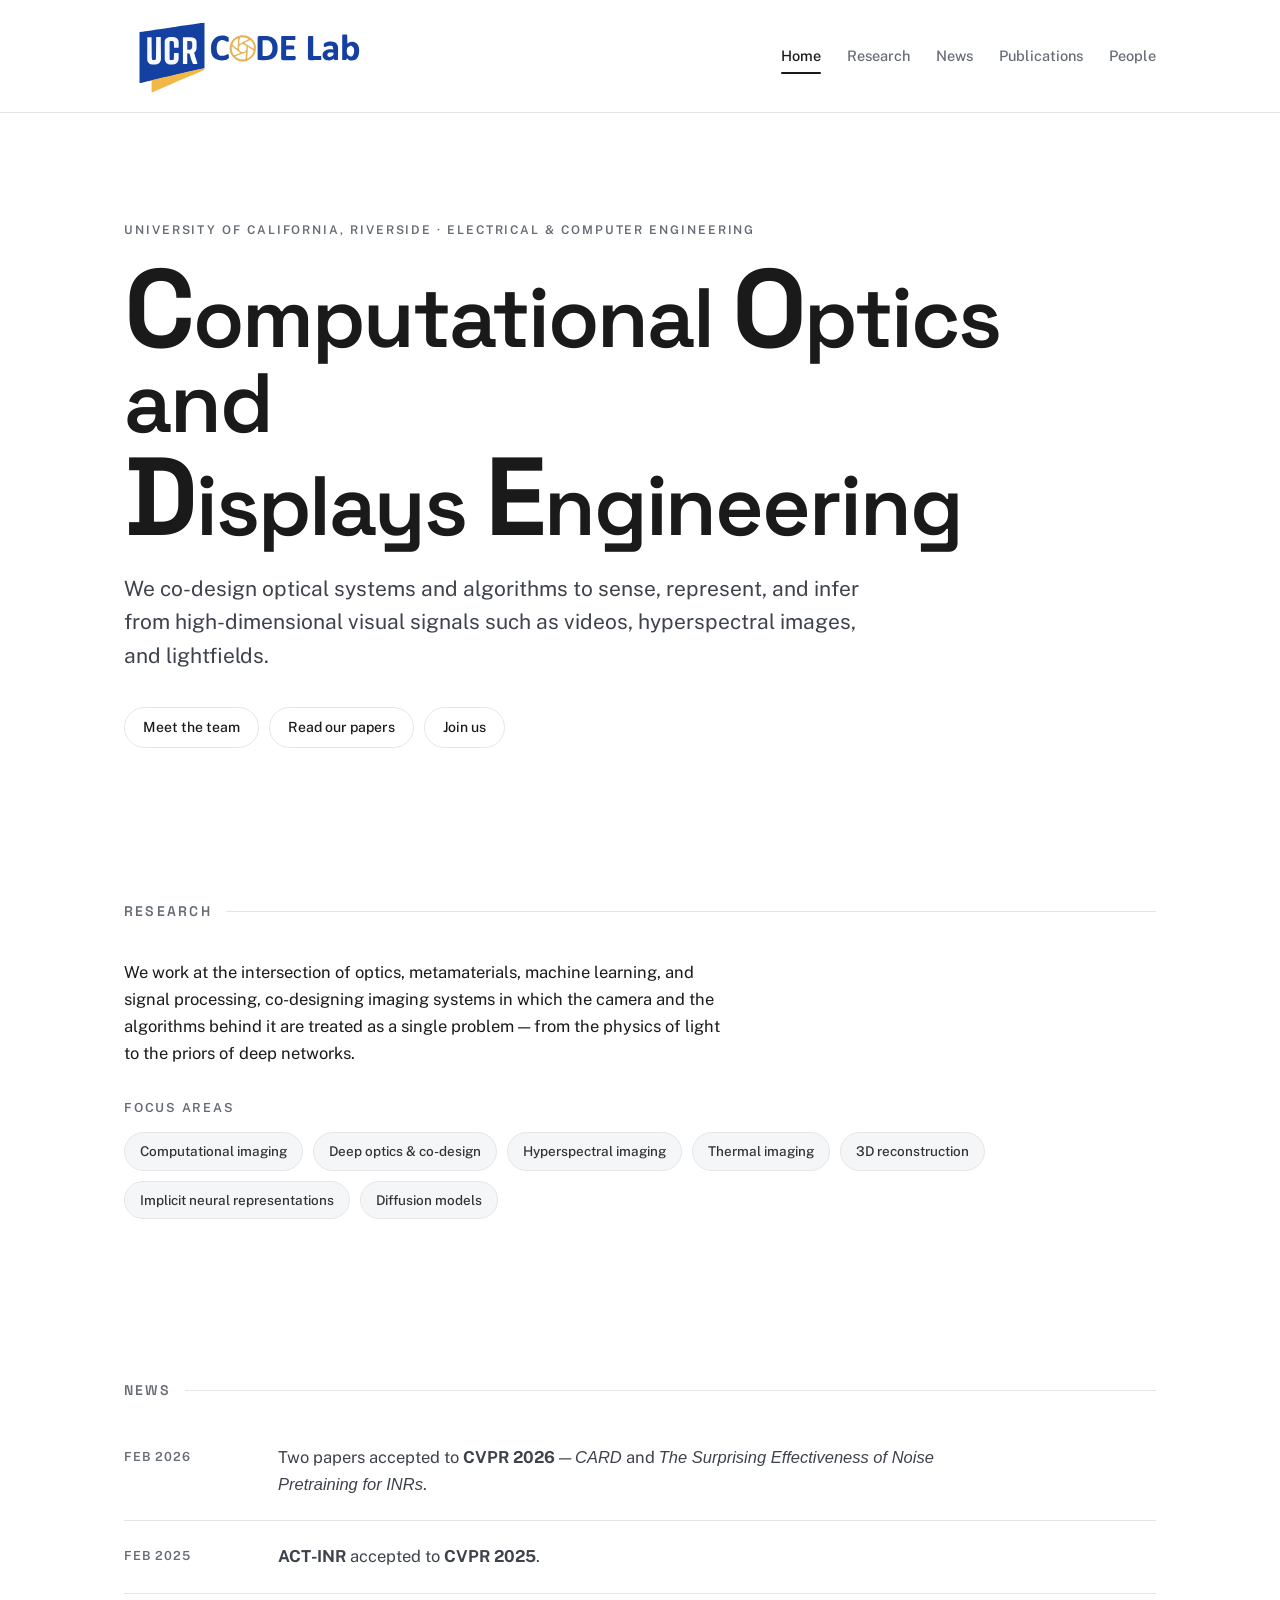
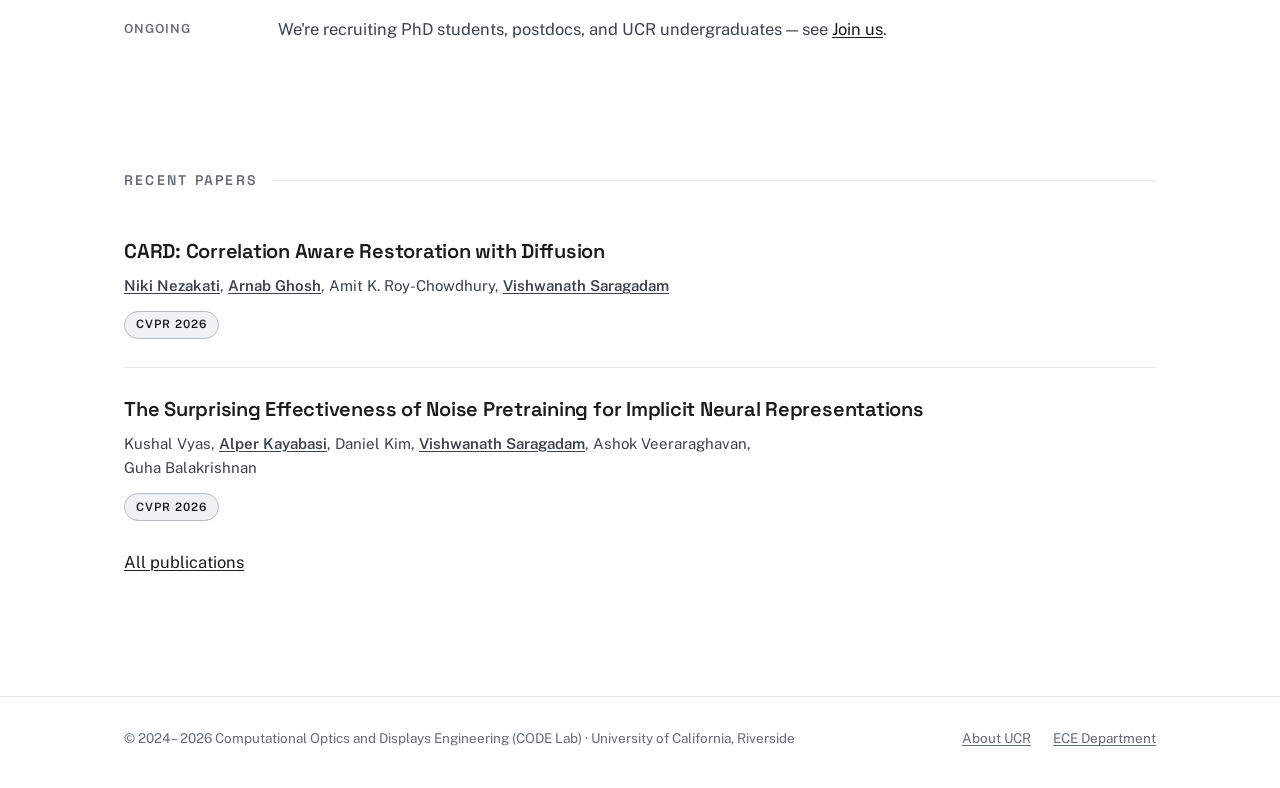
==== commit 4f7f42ef: "No color" ====
--- a/index.html
+++ b/index.html
@@ -6,7 +6,7 @@
 <title>Computational Optics and Displays Engineering (CODE Lab) – UC Riverside</title>
 <meta name="description" content="The Computational Optics and Displays Engineering (CODE Lab) at UC Riverside co-designs optical systems and algorithms to sense, represent, and infer from high-dimensional visual signals.">
 <link rel="canonical" href="https://ucr-code.github.io/">
-<meta name="theme-color" content="#0c0f15">
+<meta name="theme-color" content="#ffffff">
 <link rel="icon" type="image/svg+xml" href="images/favicon.svg">
 <link rel="icon" type="image/png" sizes="32x32" href="images/favicon-32.png">
 <link rel="apple-touch-icon" href="images/apple-touch-icon.png">
@@ -30,7 +30,7 @@
 <script>document.documentElement.classList.add('js');</script>
 <link rel="stylesheet" href="css/style.css">
 </head>
-<body>
+<body class="home">
 <a class="skip" href="#main-content">Skip to content</a>
 
 <header class="site-head">
@@ -41,6 +41,7 @@
     <nav class="main-nav" aria-label="Site">
       <a href="index.html" class="active" aria-current="page">Home</a>
       <a href="#research">Research</a>
+      <a href="#news">News</a>
       <a href="publications.html">Publications</a>
       <a href="people.html">People</a>
     </nav>
@@ -51,21 +52,6 @@
 
   <!-- ============ Hero ============ -->
   <section class="hero">
-    <div class="optics-bg" aria-hidden="true">
-      <span class="bokeh"></span><span class="bokeh"></span><span class="bokeh"></span><span class="bokeh"></span>
-      <svg class="aperture" viewBox="0 0 100 100" fill="none">
-        <defs><linearGradient id="ap-spec" x1="0" y1="0" x2="100" y2="100" gradientUnits="userSpaceOnUse">
-          <stop offset="0" stop-color="#6c4ce0"/><stop offset=".33" stop-color="#2f6bdf"/>
-          <stop offset=".66" stop-color="#1fa97a"/><stop offset="1" stop-color="#e8a13a"/>
-        </linearGradient></defs>
-        <g stroke="url(#ap-spec)" stroke-width="1.1">
-          <circle cx="50" cy="50" r="47" stroke-dasharray="2 6"/>
-          <circle cx="50" cy="50" r="34"/>
-          <circle cx="50" cy="50" r="20"/>
-          <path d="M50 30 L50 16 M70 50 L84 50 M50 70 L50 84 M30 50 L16 50"/>
-        </g>
-      </svg>
-    </div>
     <div class="container">
       <p class="eyebrow">University of California, Riverside · Electrical &amp; Computer Engineering</p>
       <h1><span class="code">C</span>omputational <span class="code">O</span>ptics and<br><span class="code">D</span>isplays <span class="code">E</span>ngineering</h1>
@@ -96,6 +82,27 @@
         <span class="chip reveal" style="--i:5">Implicit neural representations</span>
         <span class="chip reveal" style="--i:6">Diffusion models</span>
       </div>
+    </div>
+  </section>
+
+  <!-- ============ News ============ -->
+  <section class="section" id="news">
+    <div class="container">
+      <h2 class="section-head reveal">News</h2>
+      <ul class="news-list">
+        <li class="news-item reveal">
+          <span class="news-date">Feb 2026</span>
+          <p class="news-text">Two papers accepted to <strong>CVPR 2026</strong> — <em>CARD</em> and <em>The Surprising Effectiveness of Noise Pretraining for INRs</em>.</p>
+        </li>
+        <li class="news-item reveal">
+          <span class="news-date">Feb 2025</span>
+          <p class="news-text"><strong>ACT-INR</strong> accepted to <strong>CVPR 2025</strong>.</p>
+        </li>
+        <li class="news-item reveal">
+          <span class="news-date">Ongoing</span>
+          <p class="news-text">We're recruiting PhD students, postdocs, and UCR undergraduates — see <a href="people.html#join-us">Join us</a>.</p>
+        </li>
+      </ul>
     </div>
   </section>
 
--- a/css/style.css
+++ b/css/style.css
@@ -1,12 +1,11 @@
 :root{
-  --ink:#e9edf6;           /* primary text on dark */
-  --muted:#97a2b8;         /* secondary text */
-  --paper:#0c0f15;         /* page background */
-  --surface:#141925;       /* raised panels */
-  --line:#262d3b;          /* borders / hairlines */
-  --accent:#8ab0ff;        /* links — light UCR blue for dark bg */
-  --gold:#f5b942;          /* UCR gold, used sparingly */
-  --spectrum:linear-gradient(90deg,#8a6cff 0%,#4d8bff 28%,#2fd49a 55%,#ffc24a 78%,#ff6a52 100%);
+  --ink:#1a1a1a;           /* primary text */
+  --muted:#666c75;         /* secondary text */
+  --paper:#ffffff;         /* page background */
+  --surface:#f5f6f7;       /* raised panels */
+  --line:#e3e5e9;          /* borders / hairlines */
+  --accent:#1a1a1a;        /* links — monochrome, set apart by underline */
+  --body:#3d424b;          /* long-form body copy */
   --radius:10px;
   --maxw:1080px;
 }
@@ -19,120 +18,71 @@
   -webkit-font-smoothing:antialiased;
 }
 h1,h2,h3,.brand,.p-name{font-family:"Space Grotesk","Public Sans",sans-serif}
-a{color:var(--accent);text-decoration:none}
-a:hover{text-decoration:underline;text-underline-offset:3px}
+a{color:var(--accent);text-decoration:underline;text-underline-offset:2px;text-decoration-thickness:1px}
+a:hover{text-decoration-thickness:2px}
 a:focus-visible{outline:2px solid var(--accent);outline-offset:3px;border-radius:2px}
 img{display:block;max-width:100%}
 
-/* ---------- Hyperspectral text selection ----------
-   Selected text is highlighted with a color that sweeps through the
-   full spectrum. The animated custom property --sel is read by ::selection;
-   browsers without @property fall back to stepping through the colors. */
-@property --sel{syntax:"<color>";inherits:true;initial-value:#8a6cff}
-:root{--sel:#8a6cff}
-@keyframes sel-sweep{
-  0%{--sel:#8a6cff}25%{--sel:#4d8bff}50%{--sel:#2fd49a}75%{--sel:#ffc24a}100%{--sel:#ff6a52}
-}
-html{animation:sel-sweep 6s linear infinite alternate}
-::selection{background:var(--sel,#8a6cff);color:#0c0f15;text-shadow:none}
-::-moz-selection{background:var(--sel,#8a6cff);color:#0c0f15;text-shadow:none}
-
-/* Animated hyperspectral gradient text — applied to the hero header,
-   member names, and paper titles. Endpoints share a color for a seamless loop. */
-.spectral{
-  background-image:linear-gradient(90deg,#8a6cff,#4d8bff,#2fd49a,#ffc24a,#ff6a52,#8a6cff);
-  background-size:200% 100%;
-  -webkit-background-clip:text;background-clip:text;
-  -webkit-text-fill-color:transparent;color:transparent;
-  animation:spectral-slide 7s linear infinite}
-@keyframes spectral-slide{from{background-position:0 0}to{background-position:-200% 0}}
+/* Monochrome text selection */
+::selection{background:var(--ink);color:#fff;text-shadow:none}
+::-moz-selection{background:var(--ink);color:#fff;text-shadow:none}
 
 .container{max-width:var(--maxw);margin:0 auto;padding:0 24px}
-.skip{position:absolute;left:-9999px;top:0;background:var(--accent);color:#0c0f15;font-weight:600;padding:10px 16px;z-index:50}
+.skip{position:absolute;left:-9999px;top:0;background:var(--ink);color:#fff;font-weight:600;padding:10px 16px;z-index:50}
 .skip:focus{left:12px;top:12px}
 
 /* ---------- Header ---------- */
-.site-head{border-bottom:1px solid var(--line);background:rgba(12,15,21,.82);backdrop-filter:blur(8px);position:sticky;top:0;z-index:20;transition:box-shadow .3s ease}
-.site-head.scrolled{box-shadow:0 2px 18px rgba(0,0,0,.45)}
+.site-head{border-bottom:1px solid var(--line);background:rgba(255,255,255,.85);backdrop-filter:blur(8px);position:sticky;top:0;z-index:20;transition:box-shadow .3s ease}
+.site-head.scrolled{box-shadow:0 2px 14px rgba(0,0,0,.08)}
 .site-head .container{display:flex;align-items:center;justify-content:space-between;gap:20px;height:112px;transition:height .3s ease}
 .site-head.scrolled .container{height:84px}
-@property --ang{syntax:"<angle>";inherits:false;initial-value:0deg}
-@property --rx{syntax:"<angle>";inherits:false;initial-value:0deg}
-@property --ry{syntax:"<angle>";inherits:false;initial-value:0deg}
-.brand{position:relative;isolation:isolate;display:inline-flex;align-items:center;color:var(--ink);background:transparent;padding:6px 14px;border-radius:12px;
-  transform:perspective(700px) rotateX(var(--rx)) rotateY(var(--ry));
-  transform-style:preserve-3d;animation:iris-in .75s ease-out both;
-  transition:box-shadow .25s,--rx .25s ease,--ry .25s ease;will-change:transform}
-/* crisp rotating spectral ring (conic gradient masked to a 2px border) */
-.brand::before{content:"";position:absolute;inset:-2px;z-index:-1;border-radius:14px;padding:2px;
-  background:conic-gradient(from var(--ang),#8a6cff,#4d8bff,#2fd49a,#ffc24a,#ff6a52,#8a6cff);
-  -webkit-mask:linear-gradient(#000 0 0) content-box,linear-gradient(#000 0 0);-webkit-mask-composite:xor;
-  mask:linear-gradient(#000 0 0) content-box,linear-gradient(#000 0 0);mask-composite:exclude;
-  animation:ring-spin 6s linear infinite;transition:filter .3s ease}
-/* ring reacts: spins faster + brightens on hover */
-.brand:hover{text-decoration:none;box-shadow:0 0 20px rgba(122,138,255,.4)}
-.brand:hover::before{animation-duration:1.8s;filter:brightness(1.3) saturate(1.25)}
-@keyframes ring-spin{to{--ang:360deg}}
-/* shutter-style iris reveal on load */
-@keyframes iris-in{from{clip-path:circle(0% at 50% 50%);opacity:.15}to{clip-path:circle(150% at 50% 50%);opacity:1}}
+.brand{display:inline-flex;align-items:center;color:var(--ink);padding:6px 4px}
+.brand:hover{text-decoration:none}
 .brand svg{flex:none}
 .brand-logo{height:84px;width:auto;display:block;transition:height .3s ease}
 .site-head.scrolled .brand-logo{height:62px}
 @media (max-width:760px){.brand-logo{height:62px}.site-head.scrolled .brand-logo{height:48px}}
 .main-nav{display:flex;gap:26px;flex-wrap:wrap}
-.main-nav a{color:var(--muted);font-size:14.5px;font-weight:500;padding:4px 0;position:relative}
+.main-nav a{color:var(--muted);font-size:14.5px;font-weight:500;padding:4px 0;position:relative;text-decoration:none}
 .main-nav a:hover{color:var(--ink);text-decoration:none}
 .main-nav a.active{color:var(--ink)}
-.main-nav a.active::after{content:"";position:absolute;left:0;right:0;bottom:-2px;height:2px;background:var(--spectrum);border-radius:2px}
+.main-nav a.active::after{content:"";position:absolute;left:0;right:0;bottom:-2px;height:2px;background:var(--ink);border-radius:2px}
 
 /* ---------- Hero ---------- */
 .hero{padding:84px 0 56px}
 .eyebrow{font-size:12px;font-weight:600;letter-spacing:.16em;text-transform:uppercase;color:var(--muted);margin-bottom:18px}
-.hero h1{font-size:clamp(44px,7vw,76px);font-weight:600;letter-spacing:-.025em;line-height:1.02;margin-bottom:22px}
-.lede{font-size:20px;line-height:1.6;color:#c4ccdb;max-width:58ch}
+.hero h1{font-size:clamp(44px,7vw,76px);font-weight:600;letter-spacing:-.025em;line-height:1.02;margin-bottom:22px;color:var(--ink)}
+.lede{font-size:20px;line-height:1.6;color:var(--body);max-width:58ch}
 .jump{display:flex;gap:10px;flex-wrap:wrap;margin-top:34px}
-.jump a{font-size:14px;font-weight:500;color:var(--ink);border:1px solid var(--line);border-radius:999px;padding:8px 18px;transition:border-color .25s,color .25s}
-.jump a:hover{border-color:var(--accent);color:var(--accent);text-decoration:none}
+.jump a{font-size:14px;font-weight:500;color:var(--ink);border:1px solid var(--line);border-radius:999px;padding:8px 18px;text-decoration:none;transition:border-color .25s,color .25s}
+.jump a:hover{border-color:var(--ink);color:var(--ink);text-decoration:none}
 
 /* ---------- Section scaffolding ---------- */
 .section{padding:56px 0}
 .section-head{font-size:13px;font-weight:600;letter-spacing:.16em;text-transform:uppercase;color:var(--muted);margin-bottom:30px;display:flex;align-items:center;gap:14px}
 .section-head::after{content:"";flex:1;height:1px;background:var(--line)}
-hr.spectrum{border:0;height:2px;background:var(--spectrum);opacity:.6;border-radius:2px;margin:0}
+hr.spectrum{border:0;height:1px;background:var(--line);margin:0}
 
 /* ---------- Research topic chips ---------- */
 .chips-intro{font-size:12.5px;font-weight:600;letter-spacing:.14em;text-transform:uppercase;color:var(--muted);margin:30px 0 14px}
 .chips{display:flex;flex-wrap:wrap;gap:10px}
-.chip{display:inline-flex;align-items:center;font-size:13.5px;font-weight:500;color:#cdd5e4;background:rgba(255,255,255,.03);border:1px solid var(--line);border-radius:999px;padding:7px 15px;transition:border-color .25s,color .25s,background .25s}
-.chip:hover{border-color:var(--accent);color:#fff;background:rgba(138,176,255,.12)}
+.chip{display:inline-flex;align-items:center;font-size:13.5px;font-weight:500;color:#333;background:var(--surface);border:1px solid var(--line);border-radius:999px;padding:7px 15px;transition:border-color .25s,color .25s,background .25s}
+.chip:hover{border-color:var(--ink);color:var(--ink);background:#ececee}
 
 /* ---------- Overview grid ---------- */
 .people-grid{list-style:none;display:grid;grid-template-columns:repeat(auto-fill,minmax(168px,1fr));gap:30px 26px}
-.person-card{display:block;color:var(--ink)}
+.person-card{display:block;color:var(--ink);text-decoration:none}
 .person-card:hover{text-decoration:none}
-.person-card img{width:100%;aspect-ratio:1/1;object-fit:cover;border-radius:var(--radius);border:1px solid var(--line);filter:saturate(.82);transition:filter .35s,transform .35s}
-.person-card:hover img{filter:saturate(1.05)}
+.person-card img{width:100%;aspect-ratio:1/1;object-fit:cover;border-radius:var(--radius);border:1px solid var(--line);transition:transform .35s}
 
-/* ---------- Hyperspectral scan-on-hover (portraits) ----------
-   A spectral line sweeps across the portrait like a pushbroom sensor
-   acquiring a hyperspectral frame. Pure CSS; disabled for reduced motion. */
+/* ---------- Portraits ---------- */
 .shot{position:relative;display:block;overflow:hidden;border-radius:var(--radius);transition:transform .35s cubic-bezier(.22,.61,.36,1)}
 .shot img{display:block;width:100%}
 .person-card:hover .shot{transform:translateY(-2px)}
-.shot::after{content:"";position:absolute;inset:0;pointer-events:none;opacity:0;border-radius:inherit;
-  background:linear-gradient(100deg,transparent 45%,rgba(138,108,255,.55) 47.5%,rgba(77,139,255,.75) 49%,rgba(47,212,154,.8) 50%,rgba(255,194,74,.75) 51%,rgba(255,106,82,.55) 52.5%,transparent 55%);
-  background-size:240% 100%;background-repeat:no-repeat;background-position:135% 0;
-  mix-blend-mode:screen;transition:opacity .25s ease}
-.person-card:hover .shot::after,.profile-media:hover .shot::after{opacity:1;animation:hyperscan 1.15s cubic-bezier(.4,.02,.25,1)}
-@keyframes hyperscan{from{background-position:135% 0}to{background-position:-35% 0}}
-.p-name{display:inline;font-size:16.5px;font-weight:600;letter-spacing:-.01em;
-  background-image:linear-gradient(90deg,#8a6cff,#4d8bff,#2fd49a,#ffc24a,#ff6a52,#8a6cff);
-  background-size:200% 100%;-webkit-background-clip:text;background-clip:text;
-  -webkit-text-fill-color:transparent;color:transparent;
-  animation:spectral-slide 7s linear infinite}
-.person-card:hover .p-name{filter:brightness(1.18) saturate(1.1)}
+.p-name{display:inline;font-size:16.5px;font-weight:600;letter-spacing:-.01em;color:var(--ink)}
 .p-meta{margin-top:12px;line-height:1.45}
 .p-role{display:block;font-size:13px;color:var(--muted);margin-top:3px}
+.member-group{font-family:"Space Grotesk","Public Sans",sans-serif;font-size:23px;font-weight:600;letter-spacing:-.01em;color:var(--ink);margin:8px 0 24px;padding-bottom:10px;border-bottom:1px solid var(--line)}
 .member-role{font-size:12.5px;font-weight:600;letter-spacing:.14em;text-transform:uppercase;color:var(--muted);margin:0 0 16px}
 .member-role + .people-grid{margin-bottom:40px}
 .people-grid.solo{grid-template-columns:184px}
@@ -140,12 +90,12 @@
 /* ---------- Join us ---------- */
 .join{background:var(--surface);border-top:1px solid var(--line);border-bottom:1px solid var(--line)}
 .join h2{font-size:clamp(26px,3.4vw,34px);font-weight:600;letter-spacing:-.015em;margin-bottom:14px}
-.join > .container > p{max-width:62ch;color:#c4ccdb}
+.join > .container > p{max-width:62ch;color:var(--body)}
 .join-list{list-style:none;counter-reset:join;display:grid;grid-template-columns:repeat(auto-fit,minmax(260px,1fr));gap:34px;margin-top:42px}
 .join-list li{counter-increment:join;border-top:2px solid var(--ink);padding-top:18px;position:relative}
 .join-list li::before{content:counter(join);font-family:"Space Grotesk",sans-serif;font-weight:600;font-size:15px;color:var(--paper);background:var(--ink);width:28px;height:28px;border-radius:50%;display:flex;align-items:center;justify-content:center;position:absolute;top:-15px;left:0}
 .join-list h3{font-size:19px;font-weight:600;letter-spacing:-.01em;margin:10px 0 10px}
-.join-list p{font-size:15px;color:#b9c1d2}
+.join-list p{font-size:15px;color:var(--body)}
 .join-list p + p{margin-top:10px}
 .join-note{font-size:13.5px;color:var(--muted);margin-top:36px;max-width:70ch}
 
@@ -153,12 +103,12 @@
 .profile{display:grid;grid-template-columns:248px 1fr;gap:48px;padding:56px 0;align-items:start}
 .profile-media img{width:100%;aspect-ratio:1/1;object-fit:cover;border-radius:var(--radius);border:1px solid var(--line)}
 .links{list-style:none;margin-top:18px}
-.links a{display:inline-block;font-size:14px;font-weight:500;padding:3.5px 0;color:var(--accent)}
+.links a{display:inline-block;font-size:14px;font-weight:500;padding:3.5px 0;color:var(--ink)}
 .links a::after{content:"↗";font-size:11px;margin-left:5px;opacity:0;transition:opacity .2s}
 .links a:hover::after{opacity:.8}
 .profile-body h3{font-size:clamp(26px,3.2vw,32px);font-weight:600;letter-spacing:-.018em;scroll-margin-top:90px}
-.role-tag{display:inline-block;font-size:12px;font-weight:600;letter-spacing:.13em;text-transform:uppercase;color:var(--muted);margin:8px 0 22px;padding-bottom:5px;background-image:var(--spectrum);background-repeat:no-repeat;background-position:0 100%;background-size:44px 2px}
-.profile-body p{max-width:66ch;color:#c4ccdb}
+.role-tag{display:inline-block;font-size:12px;font-weight:600;letter-spacing:.13em;text-transform:uppercase;color:var(--muted);margin:8px 0 22px;padding-bottom:5px;background-image:linear-gradient(var(--ink),var(--ink));background-repeat:no-repeat;background-position:0 100%;background-size:44px 2px}
+.profile-body p{max-width:66ch;color:var(--body)}
 .profile-body p + p{margin-top:14px}
 .todo{color:var(--muted)}
 
@@ -175,12 +125,6 @@
   .profile-media .shot{max-width:280px}
   .site-head .container{height:auto;padding-top:12px;padding-bottom:12px;flex-wrap:wrap}
 }
-@media (prefers-reduced-motion:reduce){
-  html{scroll-behavior:auto;animation:none!important}
-  *,*::before,*::after{transition:none!important}
-  ::selection{background:#8a6cff}
-  ::-moz-selection{background:#8a6cff}
-}
 
 /* ---------- Publications ---------- */
 .pubs-wrap{padding-bottom:24px}
@@ -190,28 +134,37 @@
 .pub{padding:28px 0;border-top:1px solid var(--line)}
 .year-block .pub:first-of-type{border-top:0;padding-top:18px}
 .pub-title{font-size:20px;font-weight:600;letter-spacing:-.012em;line-height:1.35}
-.pub-title a{background-image:linear-gradient(90deg,#8a6cff,#4d8bff,#2fd49a,#ffc24a,#ff6a52,#8a6cff);
-  background-size:200% 100%;-webkit-background-clip:text;background-clip:text;
-  -webkit-text-fill-color:transparent;color:transparent;
-  animation:spectral-slide 7s linear infinite;transition:filter .2s}
-.pub-title a:hover{text-decoration:none;filter:brightness(1.18) saturate(1.1)}
-.pub-authors{margin-top:9px;font-size:15px;color:#b9c1d2;max-width:74ch}
-.lab-member{font-weight:600;padding-bottom:1px;
-  background-image:linear-gradient(90deg,#8a6cff,#4d8bff,#2fd49a,#ffc24a,#ff6a52,#8a6cff);
-  background-size:200% 100%;-webkit-background-clip:text;background-clip:text;
-  -webkit-text-fill-color:transparent;color:transparent;
-  animation:spectral-slide 7s linear infinite}
+.pub-title a{color:var(--ink);text-decoration:none}
+.pub-title a:hover{text-decoration:underline;text-underline-offset:3px}
+.pub-authors{margin-top:9px;font-size:15px;color:var(--body);max-width:74ch}
+.lab-member{font-weight:600;text-decoration:underline;text-underline-offset:2px}
 .pub-meta{margin-top:12px;display:flex;align-items:center;gap:16px;flex-wrap:wrap}
 .venue{font-size:11.5px;font-weight:600;letter-spacing:.09em;text-transform:uppercase;border:1px solid var(--line);border-radius:999px;padding:3.5px 11px;color:var(--muted)}
-.venue.conf{border-color:rgba(245,185,66,.4);background:rgba(245,185,66,.12);color:#f5c45a}
+.venue.conf{border-color:#b9bcc2;background:#f0f1f3;color:var(--ink)}
 .pub-link{font-size:14px;font-weight:500}
 .pub-link::after{content:"↗";font-size:11px;margin-left:5px}
-
 .venue-full{font-size:13px;color:var(--muted)}
 
-/* ---------- Optics & photography themed animations ---------- */
+/* ---------- News ---------- */
+.news-list{list-style:none}
+.news-item{display:grid;grid-template-columns:130px 1fr;gap:24px;padding:22px 0;border-top:1px solid var(--line)}
+.news-list .news-item:first-child{border-top:0;padding-top:6px}
+.news-date{font-size:12.5px;font-weight:600;letter-spacing:.08em;text-transform:uppercase;color:var(--muted);padding-top:3px}
+.news-text{color:var(--body);max-width:72ch}
+@media (max-width:560px){.news-item{grid-template-columns:1fr;gap:5px}}
 
-/* Focus-pull reveal — elements resolve from blurred to sharp, like a lens finding focus */
+/* ---------- Home page — roomier sections ---------- */
+.home .hero{padding:108px 0 72px}
+.home .section{padding:80px 0}
+.home .section-head{font-size:14px;margin-bottom:36px}
+.home .hero h1{font-size:clamp(48px,7.6vw,84px)}
+.home .lede{font-size:21px}
+@media (max-width:760px){
+  .home .hero{padding:64px 0 44px}
+  .home .section{padding:56px 0}
+}
+
+/* ---------- Reveal-on-scroll (focus-pull) ---------- */
 .js .reveal{opacity:0;filter:blur(9px);transform:scale(1.015) translateY(10px);
   transition:opacity .75s ease,filter .75s ease,transform .75s cubic-bezier(.22,.61,.36,1)}
 .js .reveal.is-in{opacity:1;filter:blur(0);transform:none}
@@ -222,38 +175,14 @@
 .hero .eyebrow{animation-delay:.05s}
 .hero .lede{animation-delay:.30s}
 .hero .jump{animation-delay:.45s}
-/* Hero header: focus-in on load, then a continuous spectral sweep */
-.hero h1{opacity:0;
-  background-image:linear-gradient(90deg,#8a6cff,#4d8bff,#2fd49a,#ffc24a,#ff6a52,#8a6cff);
-  background-size:200% 100%;-webkit-background-clip:text;background-clip:text;
-  -webkit-text-fill-color:transparent;color:transparent;
-  animation:focus-in .85s cubic-bezier(.22,.61,.36,1) .15s forwards, spectral-slide 8s linear infinite}
-/* CODE initials — emphasized as larger, bolder drop-caps (same swept gradient) */
+.hero h1{opacity:0;animation:focus-in .85s cubic-bezier(.22,.61,.36,1) .15s forwards}
+/* CODE initials — larger, bolder drop-caps */
 .hero h1 .code{font-size:1.32em;font-weight:800;letter-spacing:-.02em;line-height:.9}
 @keyframes focus-in{from{opacity:0;filter:blur(12px);transform:translateY(8px)}to{opacity:1;filter:blur(0);transform:none}}
 
-
-/* Hero optics backdrop: drifting bokeh + slow aperture/lens reticle */
-.hero{position:relative;overflow:hidden}
-.hero > .container{position:relative;z-index:2}
-.optics-bg{position:absolute;inset:0;z-index:1;pointer-events:none;overflow:hidden}
-.optics-bg .bokeh{position:absolute;border-radius:50%;filter:blur(13px);opacity:.22;mix-blend-mode:screen;animation:bokeh-drift linear infinite}
-.optics-bg .bokeh:nth-child(1){width:130px;height:130px;left:6%;top:34%;background:#2f6bdf;animation-duration:28s}
-.optics-bg .bokeh:nth-child(2){width:84px;height:84px;left:80%;top:16%;background:#1fa97a;animation-duration:34s;animation-delay:-7s}
-.optics-bg .bokeh:nth-child(3){width:170px;height:170px;left:60%;top:52%;background:#e8a13a;animation-duration:40s;animation-delay:-14s}
-.optics-bg .bokeh:nth-child(4){width:64px;height:64px;left:30%;top:70%;background:#6c4ce0;animation-duration:31s;animation-delay:-4s}
-@keyframes bokeh-drift{0%{transform:translate(0,0)}25%{transform:translate(20px,-24px)}50%{transform:translate(-14px,16px)}75%{transform:translate(16px,20px)}100%{transform:translate(0,0)}}
-
-.optics-bg .aperture{position:absolute;right:-70px;top:-80px;width:360px;height:360px;opacity:.22;transform-origin:50% 50%;animation:lens-rotate 80s linear infinite}
-@keyframes lens-rotate{to{transform:rotate(360deg)}}
-@media (max-width:760px){.optics-bg .aperture{width:240px;right:-60px;top:-60px}}
-
 @media (prefers-reduced-motion:reduce){
+  html{scroll-behavior:auto}
+  *,*::before,*::after{transition:none!important}
   .js .reveal{opacity:1!important;filter:none!important;transform:none!important}
   .hero .eyebrow,.hero h1,.hero .lede,.hero .jump{opacity:1!important;filter:none!important;animation:none!important}
-  .spectral,.p-name,.lab-member,.pub-title a{animation:none!important}
-  .brand,.brand::before,.brand::after{animation:none!important}
-  .brand{transform:none!important}
-  .optics-bg{display:none}
-  .shot::after{display:none}
 }
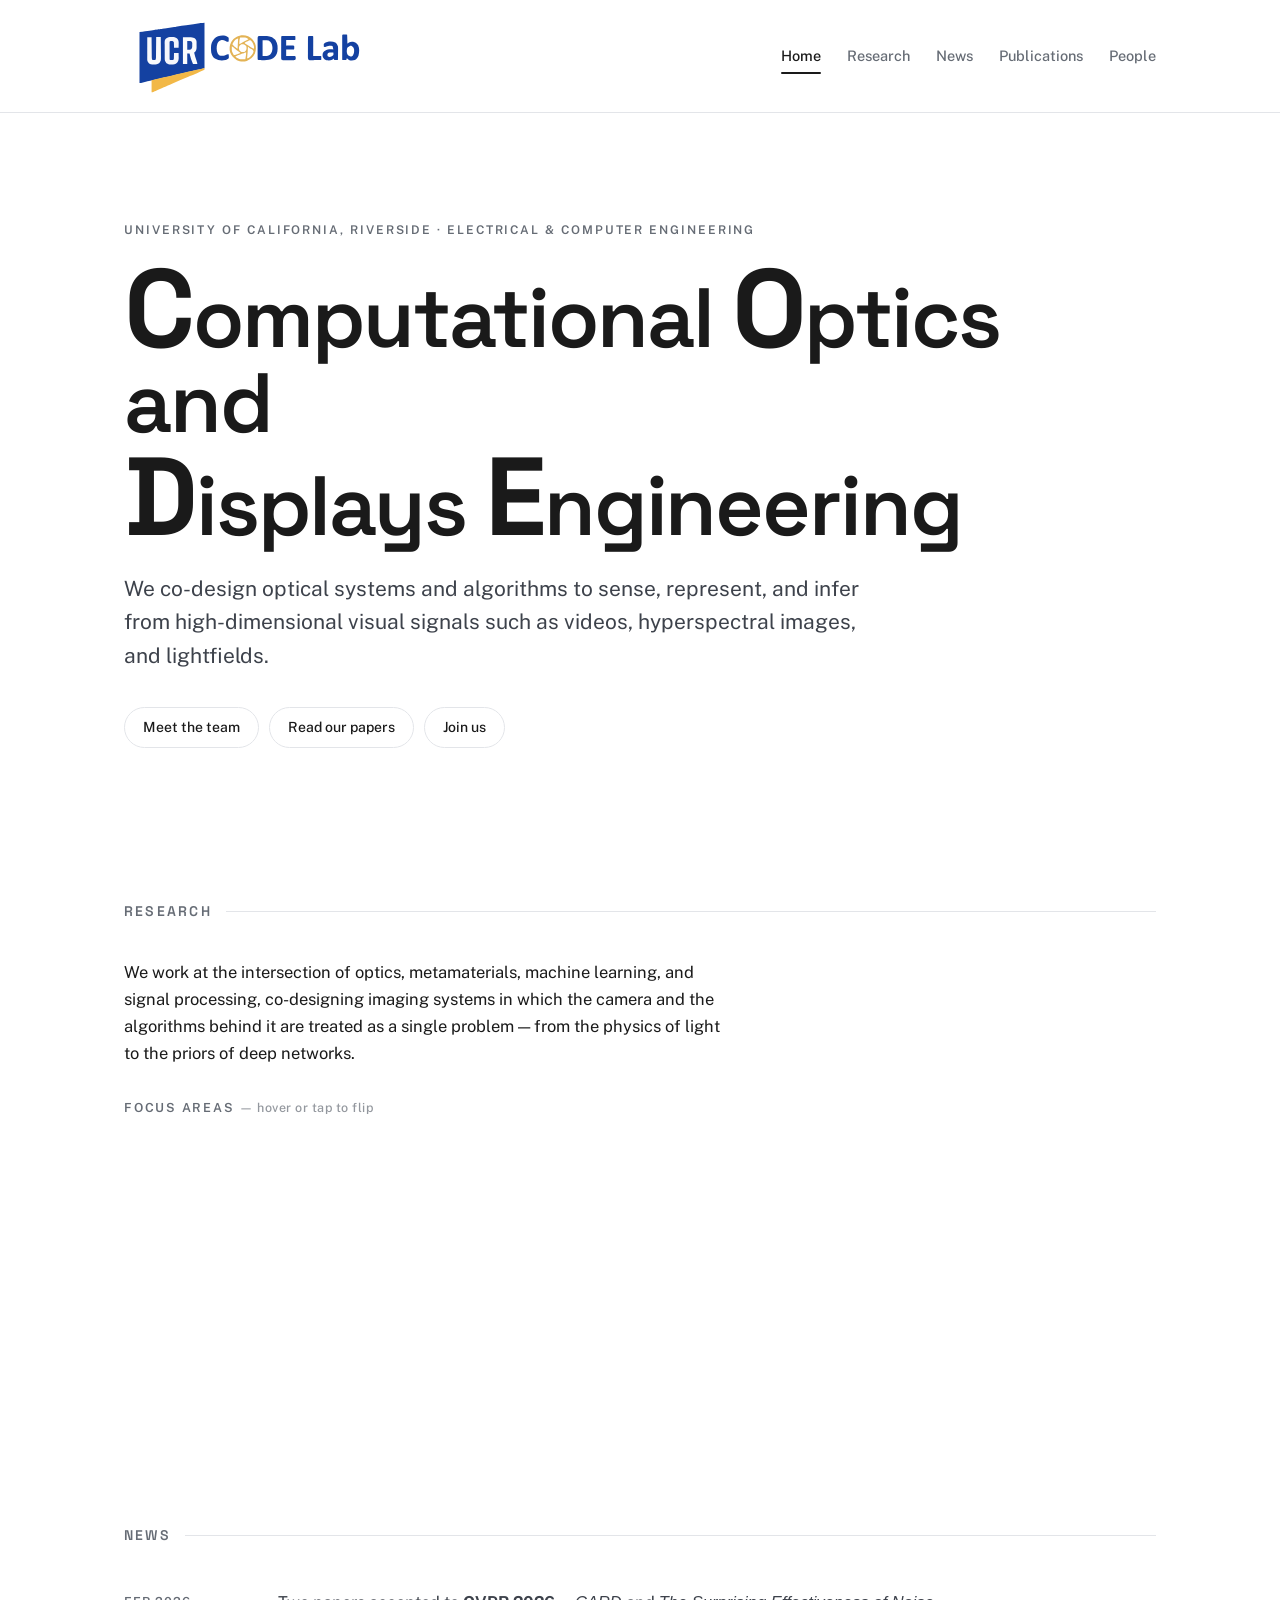
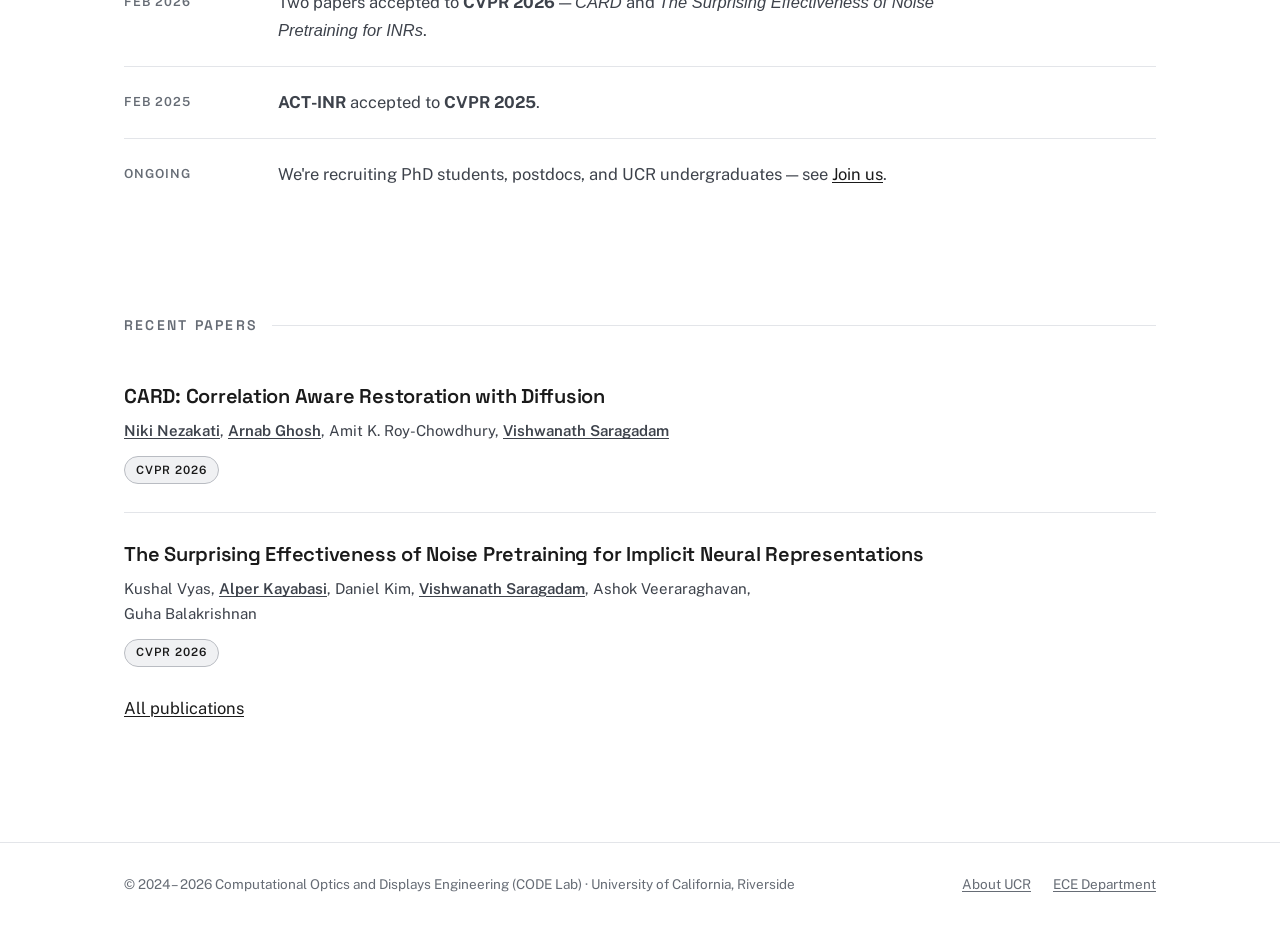
==== commit f5a7c49d: "Add fcus area , anirud n" ====
--- a/index.html
+++ b/index.html
@@ -72,15 +72,50 @@
         signal processing, co-designing imaging systems in which the camera and the
         algorithms behind it are treated as a single problem — from the physics of
         light to the priors of deep networks.</p>
-      <p class="chips-intro reveal">Focus areas</p>
-      <div class="chips" aria-label="Research topics">
-        <span class="chip reveal" style="--i:0">Computational imaging</span>
-        <span class="chip reveal" style="--i:1">Deep optics &amp; co-design</span>
-        <span class="chip reveal" style="--i:2">Hyperspectral imaging</span>
-        <span class="chip reveal" style="--i:3">Thermal imaging</span>
-        <span class="chip reveal" style="--i:4">3D reconstruction</span>
-        <span class="chip reveal" style="--i:5">Implicit neural representations</span>
-        <span class="chip reveal" style="--i:6">Diffusion models</span>
+      <p class="chips-intro reveal">Focus areas <span class="chips-hint">— hover or tap to flip</span></p>
+      <div class="flip-cards" aria-label="Research topics">
+        <button class="flip-card reveal" style="--i:0" type="button" aria-pressed="false">
+          <span class="flip-card-inner">
+            <span class="flip-face flip-front">Computational Imaging</span>
+            <span class="flip-face flip-back">Co-designing optics and algorithms so the camera and its reconstruction solve a single problem.</span>
+          </span>
+        </button>
+        <button class="flip-card reveal" style="--i:1" type="button" aria-pressed="false">
+          <span class="flip-card-inner">
+            <span class="flip-face flip-front">Deep Optics &amp; Co-Design</span>
+            <span class="flip-face flip-back">Learning the lens and the network jointly, end-to-end, to shape what the sensor captures.</span>
+          </span>
+        </button>
+        <button class="flip-card reveal" style="--i:2" type="button" aria-pressed="false">
+          <span class="flip-card-inner">
+            <span class="flip-face flip-front">Hyperspectral Imaging</span>
+            <span class="flip-face flip-back">Recording the full spectrum at every pixel to reveal material detail beyond RGB.</span>
+          </span>
+        </button>
+        <button class="flip-card reveal" style="--i:3" type="button" aria-pressed="false">
+          <span class="flip-card-inner">
+            <span class="flip-face flip-front">Thermal Imaging</span>
+            <span class="flip-face flip-back">Sensing and reconstructing scenes in long-wave infrared, past the reach of visible light.</span>
+          </span>
+        </button>
+        <button class="flip-card reveal" style="--i:4" type="button" aria-pressed="false">
+          <span class="flip-card-inner">
+            <span class="flip-face flip-front">3D Reconstruction</span>
+            <span class="flip-face flip-back">Recovering the shape, depth, and geometry of a scene from one or many views.</span>
+          </span>
+        </button>
+        <button class="flip-card reveal" style="--i:5" type="button" aria-pressed="false">
+          <span class="flip-card-inner">
+            <span class="flip-face flip-front">Implicit Neural Representations</span>
+            <span class="flip-face flip-back">Encoding signals as continuous neural functions — compact and resolution-free.</span>
+          </span>
+        </button>
+        <button class="flip-card reveal" style="--i:6" type="button" aria-pressed="false">
+          <span class="flip-card-inner">
+            <span class="flip-face flip-front">Diffusion Models</span>
+            <span class="flip-face flip-back">Generative priors that restore and reconstruct images from incomplete measurements.</span>
+          </span>
+        </button>
       </div>
     </div>
   </section>
--- a/css/style.css
+++ b/css/style.css
@@ -64,10 +64,27 @@
 hr.spectrum{border:0;height:1px;background:var(--line);margin:0}
 
 /* ---------- Research topic chips ---------- */
-.chips-intro{font-size:12.5px;font-weight:600;letter-spacing:.14em;text-transform:uppercase;color:var(--muted);margin:30px 0 14px}
+.chips-intro{font-size:12.5px;font-weight:600;letter-spacing:.14em;text-transform:uppercase;color:var(--muted);margin:30px 0 16px}
+.chips-hint{font-weight:500;letter-spacing:.04em;text-transform:none;color:var(--muted);opacity:.7}
 .chips{display:flex;flex-wrap:wrap;gap:10px}
 .chip{display:inline-flex;align-items:center;font-size:13.5px;font-weight:500;color:#333;background:var(--surface);border:1px solid var(--line);border-radius:999px;padding:7px 15px;transition:border-color .25s,color .25s,background .25s}
 .chip:hover{border-color:var(--ink);color:var(--ink);background:#ececee}
+
+/* ---------- Focus-area flip cards ---------- */
+.flip-cards{display:grid;grid-template-columns:repeat(auto-fill,minmax(200px,1fr));gap:14px}
+.flip-card{position:relative;height:108px;padding:0;border:0;background:none;cursor:pointer;perspective:1000px;font:inherit;text-align:left;-webkit-tap-highlight-color:transparent}
+.flip-card-inner{position:absolute;inset:0;transition:transform .55s cubic-bezier(.4,.18,.2,1);transform-style:preserve-3d}
+.flip-card:hover .flip-card-inner,
+.flip-card:focus-visible .flip-card-inner,
+.flip-card.is-flipped .flip-card-inner{transform:rotateY(180deg)}
+.flip-card:focus-visible{outline:none}
+.flip-card:focus-visible .flip-front,
+.flip-card:focus-visible .flip-back{outline:2px solid var(--ink);outline-offset:2px}
+.flip-face{position:absolute;inset:0;display:flex;border-radius:var(--radius);border:1px solid var(--line);padding:14px 16px;backface-visibility:hidden;-webkit-backface-visibility:hidden;overflow:hidden}
+.flip-front{align-items:center;justify-content:center;text-align:center;font-family:"Space Grotesk","Public Sans",sans-serif;font-size:15px;font-weight:600;color:var(--ink);background:var(--surface)}
+.flip-back{align-items:center;transform:rotateY(180deg);font-size:12.8px;line-height:1.45;color:#e9eaed;background:var(--ink)}
+@media (max-width:520px){.flip-cards{grid-template-columns:repeat(auto-fill,minmax(150px,1fr))}.flip-card{height:124px}}
+@media (prefers-reduced-motion:reduce){.flip-card-inner{transition:none}}
 
 /* ---------- Overview grid ---------- */
 .people-grid{list-style:none;display:grid;grid-template-columns:repeat(auto-fill,minmax(168px,1fr));gap:30px 26px}
